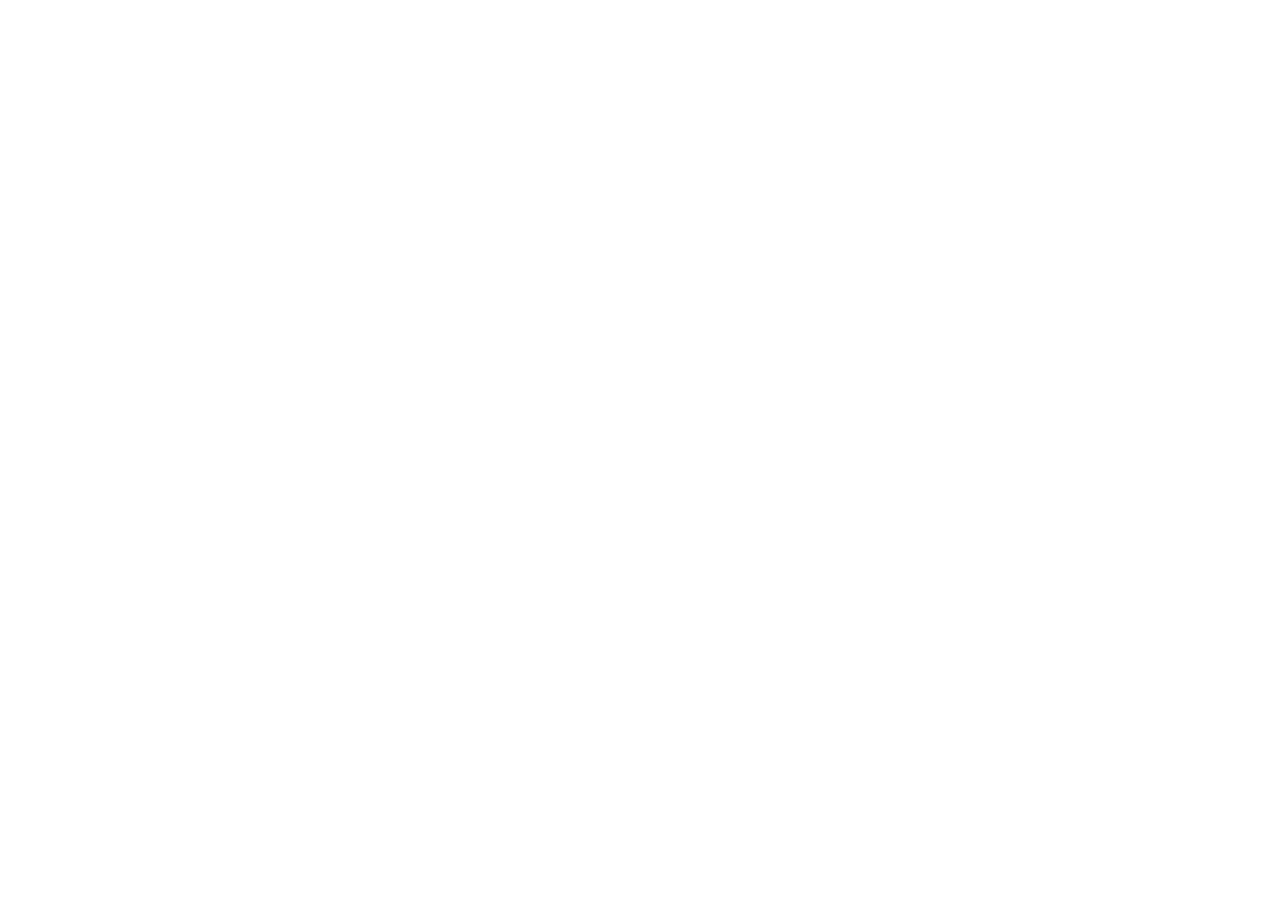
==== Dia-Samba-Afritalent/index.html @ c82750fa "Init : création du dépôt, arborescence des fichiers et structure HTML de base" ====
<!DOCTYPE html>
<html lang="fr">
<head>
    <meta charset="UTF-8">
    <meta name="viewport" content="width=device-width, initial-scale=1.0">
    <title>AfriTalent — Accueil</title>
    <!-- Bootstrap 5 via CDN : feuille de style -->
    <link
    href="https://cdn.jsdelivr.net/npm/bootstrap@5.3.0/dist/css/bootstrap.min.css"
    rel="stylesheet">
    <!-- Votre feuille de style personnelle -->
    <link rel="stylesheet" href="css/style.css">
</head>
<body>
    <!-- Le contenu de la page sera ajoute ici -->
    <!-- Bootstrap 5 via CDN : script JavaScript -->
    <script
    src="https://cdn.jsdelivr.net/npm/bootstrap@5.3.0/dist/js/bootstrap.bundle.min.js"
    ></script>
    <!-- Votre script JavaScript -->
    <script src="js/main.js"></script>
</body>
</html>
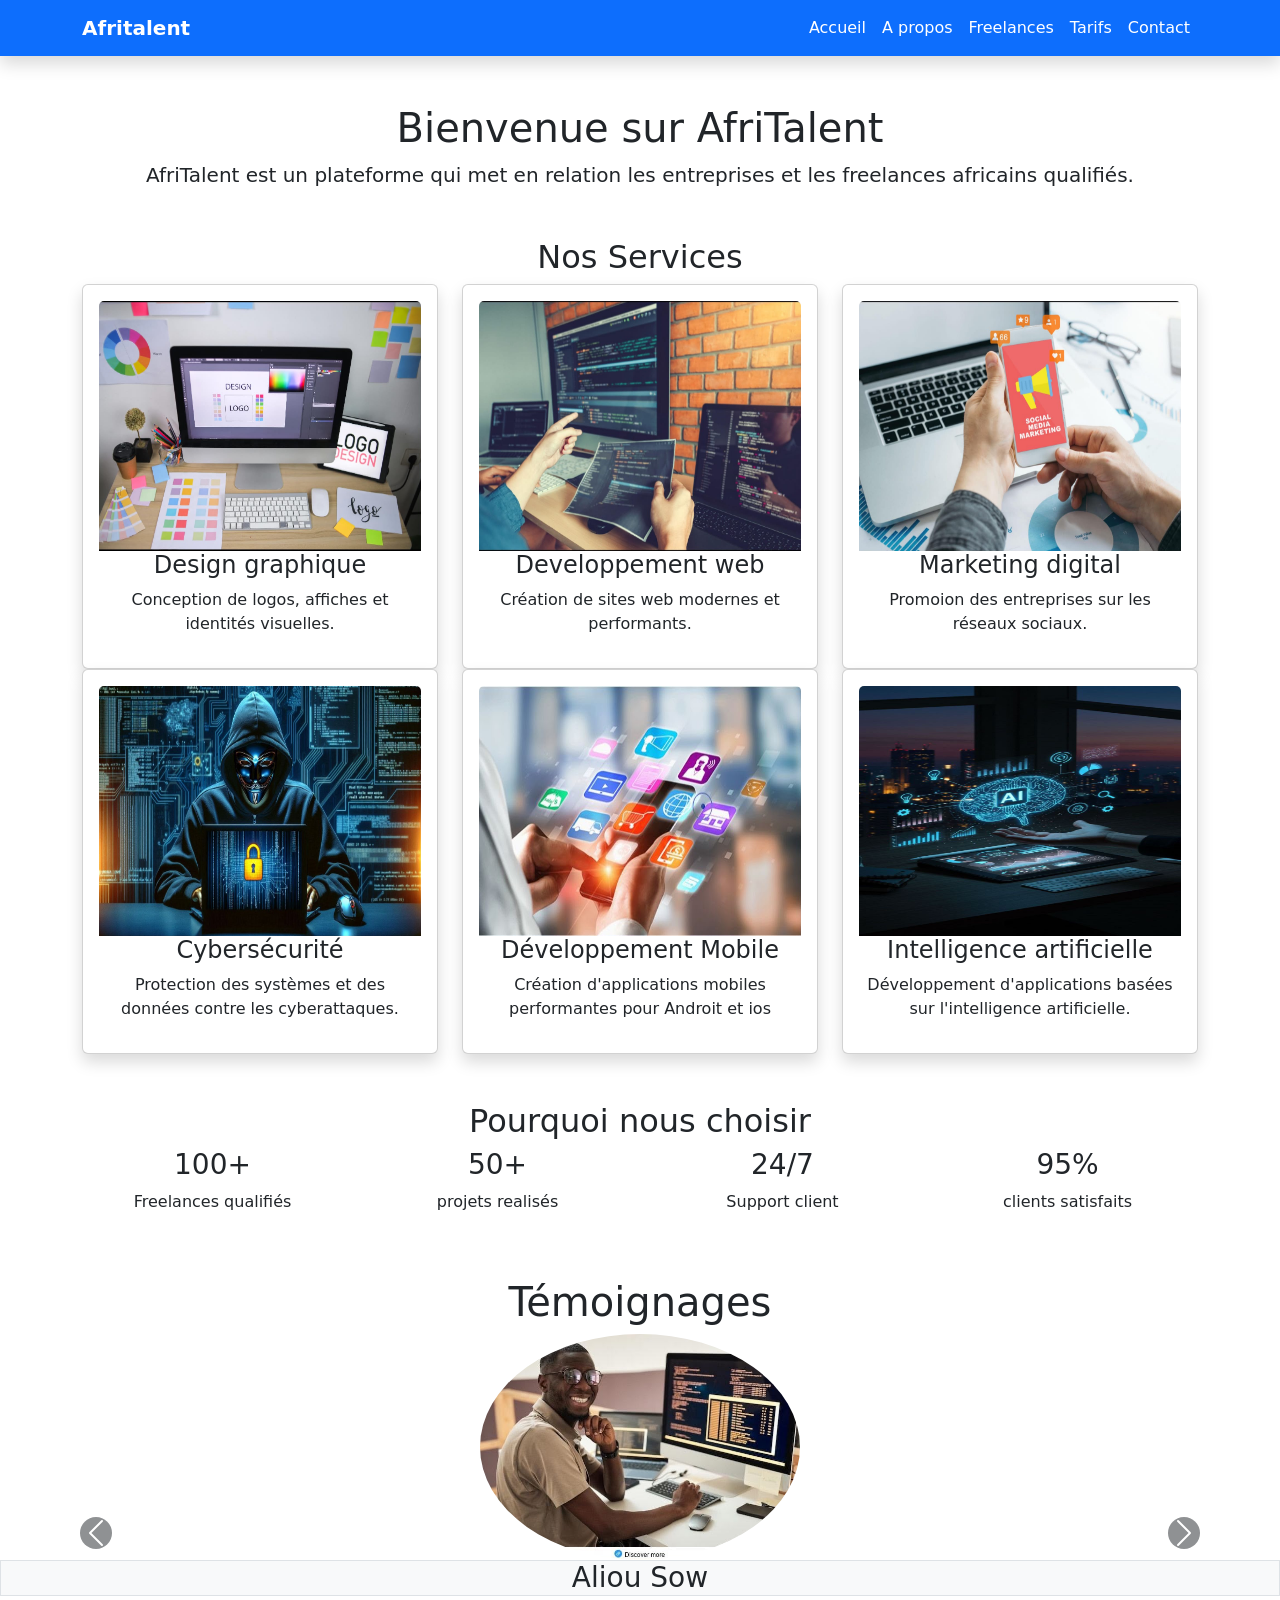
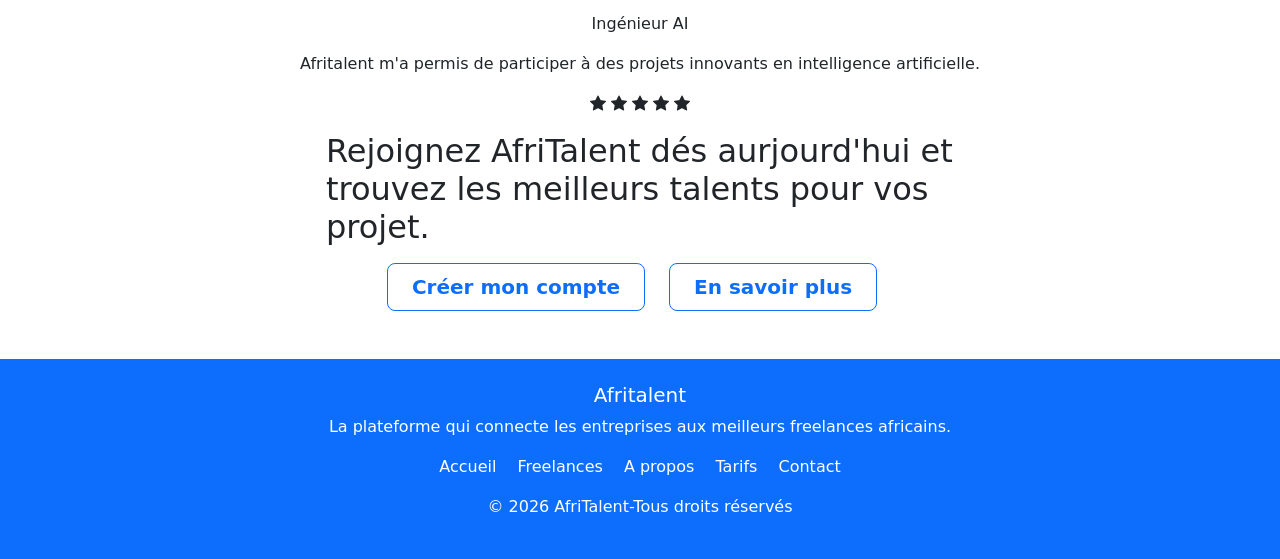
==== commit bf18ba14: "HTML : structure complète des 5 pages avec sections et contenu texte" ====
--- a/Dia-Samba-Afritalent/index.html
+++ b/Dia-Samba-Afritalent/index.html
@@ -8,11 +8,194 @@
     <link
     href="https://cdn.jsdelivr.net/npm/bootstrap@5.3.0/dist/css/bootstrap.min.css"
     rel="stylesheet">
-    <!-- Votre feuille de style personnelle -->
+    <link rel="stylesheet" 
+    href="https://cdn.jsdelivr.net/npm/bootstrap-icons@1.11.3/font/bootstrap-icons.min.css">
+      <!-- Votre feuille de style personnelle -->
     <link rel="stylesheet" href="css/style.css">
 </head>
 <body>
-    <!-- Le contenu de la page sera ajoute ici -->
+    <header>
+        <nav class="navbar navbar-expand-lg navbar-dark bg-primary shadow">
+            <div class="container">
+                <a class="navbar-brand fw-bold" href="index.html">
+                    Afritalent </a>
+                <button class="navbar-toggler" type="button"
+                data-bs-toggle="collapse"
+                data-bs-target="#navbarNav">
+                    <span class="navbar-toggler-icon"></span>></span>
+                </button>
+                <div class="collapse navbar-collapse" id="navbarNav">
+                    <ul class="navbar-nav ms-auto">
+                        <li  class="nav-item"><a class="nav-link active" href="index.html">Accueil</a></li>
+                        <li  class="nav-item" ><a class="nav-link active" href="about.html">A propos</a></li>
+                        <li  class="nav-item"><a class="nav-link active" href="freelances.html">Freelances</a></li>
+                        <li  class="nav-item"><a class="nav-link active" href="tarifs.html">Tarifs</a></li>
+                        <li  class="nav-item"><a class="nav-link active" href="contact.html">Contact</a></li>
+                    </ul>
+                </div>
+            </div>
+        </nav>
+    </header>
+    <main>
+        <section class="container text-center my-5">
+            <h1>Bienvenue sur AfriTalent</h1>
+            <p class="lead">
+                AfriTalent est un plateforme qui met en relation les entreprises et les freelances
+                africains qualifiés.
+            </p>
+        </section>
+        <section class="container text-center my-5">
+            <h2>Nos Services</h2>
+        <div class="row">
+            <div class="col-md-4">
+                <div class="card shadow p-3">
+                    <img src="images/design.jpeg" width="250" height="250" class="card-img-top" alt="Design graphique">
+                    <h4>Design graphique</h4>
+                        <p>Conception de logos, affiches et identités visuelles.</p>
+                </div>
+            </div>
+            <div class="col-md-4" >
+                <div  class="card shadow p-3">
+                    <img src="images/dev web.jpeg" width="250" height="250" class="card-img-top" alt="Developpement web">
+                    <h4>Developpement web</h4>
+                    <p>Création de sites web modernes et performants.</p>
+                </div>
+            </div>
+            <div class="col-md-4">
+                <div class="card shadow p-3">
+                    <img src="images/digital.jpeg" width="250" height="250" class="card-img-top" alt="Marketing digital">
+                    <h4>Marketing digital</h4>
+                    <p>Promoion des entreprises sur les réseaux sociaux.</p>
+                </div>
+            </div>
+            <div class="col-md-4">
+                <div class="card shadow p-3">
+                    <img src="images/cybersecu.jpeg" width="250" height="250" class="card-img-top" alt="Cybersécurité">
+                    <h4>Cybersécurité</h4>
+                    <p>Protection des systèmes et des données contre les cyberattaques.</p>
+                </div>
+            </div>
+            <div class="col-md-4">
+                <div class="card shadow p-3">
+                    <img src="images/dev mobile.jpeg" width="250" height="250" class="card-img-top" alt="Developpement Mobile">
+                    <h4>Développement Mobile</h4>
+                    <p>Création d'applications mobiles performantes pour Androit et ios</p>
+                </div>
+            </div>
+            <div class="col-md-4">
+                <div class="card shadow p-3">
+                    <img src="images/ai.jpeg" width="250" height="250" class="card-img-top" alt="">
+                    <h4>Intelligence artificielle</h4>
+                    <p>Développement d'applications basées sur l'intelligence artificielle.</p>
+                </div>
+        </div>
+        </section>
+        <section class="container text-center my-5">
+            <h2>Pourquoi nous choisir</h2>
+            <div  class="row text-center">
+                <div class="col-md-3">
+                    <h3>100+</h3>
+                    <p>Freelances qualifiés</p>
+                </div>
+                <div class="col-md-3">
+                    <h3>50+</h3>
+                    <p>projets realisés</p>
+                </div>
+                <div class="col-md-3">
+                    <h3>24/7</h3>
+                    <p>Support client</p>
+                </div>
+                <div class="col-md-3">
+                    <h3>95%</h3>
+                    <p>clients satisfaits</p>
+                </div>
+            </div>
+        </section>
+        <section>
+            <h1 class="text-center"> Témoignages</h1>
+            <div  id="testimonialCarousel" class="carousel slide" data-bs-ride="carousel">
+                <div class="carousel-inner">
+                    <div class="carousel-item active text-center">
+                        <img src="images/Aliousow.jpeg" class="w-25 rounded-circle"  alt="">
+                        <h3 class="mb-3 border bg-light">Aliou Sow</h3>
+                        <p>Ingénieur AI</p>
+                        <blockquote>
+                            Afritalent m'a permis de participer à des projets innovants en intelligence artificielle.
+                        </blockquote>
+                        <p>
+                            <i class="bi bi-star-fill"></i>
+                            <i class="bi bi-star-fill"></i>
+                            <i class="bi bi-star-fill"></i>
+                            <i class="bi bi-star-fill"></i>
+                            <i class="bi bi-star-fill"></i>
+                        </p>
+                    </div>
+                    <div class="carousel-item  text-center">
+                        <img src="images/ramafaye.jpeg" class="w-25 rounded-circle"  alt="">
+                        <h3 class="mb-3 border bg-light">Rama Faye</h3>
+                        <p>Experte en Marketing Digital</p>
+                        <blockquote>
+                            Grace à AfriTalent, j'ai pu travailler avec plusieur entreprises
+                        </blockquote>.
+                        <p>
+                            <i class="bi bi-star-fill"></i>
+                            <i class="bi bi-star-fill"></i>
+                            <i class="bi bi-star-fill"></i>
+                            <i class="bi bi-star-fill"></i>
+                            <i class="bi bi-star-fill"></i>
+                        </p>
+                    </div>
+                    <div class="carousel-item text-center">
+                        <img src="images/Fatoucoly.jpeg" class="w-25 rounded-circle"  alt="">
+                        <h3 class="mb-3 border bg-light">Fatou Coly</h3>
+                        <p>Developpeuse mobile</p>
+                        <blockquote>
+                            Le plateforme est simple à utiliser et m'aide à entrer en contact avec de nouveaux client.
+                        </blockquote>
+                        <p>
+                            <i class="bi bi-star-fill"></i>
+                            <i class="bi bi-star-fill"></i>
+                            <i class="bi bi-star-fill"></i>
+                            <i class="bi bi-star-fill"></i>
+                            <i class="bi bi-star-fill"></i>
+                        </p>
+                    </div>
+                </div>
+                <button  class="carousel-control-prev" type="button" data-bs-target="#testimonialCarousel" data-bs-slide="prev">
+                    <span  class="carousel-control-prev-icon bg-dark rounded-circle p-3" aria-hidden="true"></span>
+                    <span  class="visually-hidden">Précédent</span>
+                </button>
+                <button  class="carousel-control-next" type="button" data-bs-target="#testimonialCarousel" data-bs-slide="next">
+                    <span class="carousel-control-next-icon bg-dark rounded-circle p-3" aria-hidden="true"></span>
+                    <span  class="visually-hidden">Suivant</span>
+                </button>
+            </div>
+            <div class="row justify-content-center">
+                <div class="col-md-8 col-lg-6">
+                    <h2>Rejoignez AfriTalent dés aurjourd'hui et trouvez les meilleurs talents pour vos projet.</h2>
+                    <p></p>
+                    <div class="d-grid gap-2 d-sm-flex justify-content-sm-center">
+                        <a href="#Inscription" class="btn btn-outline-primary btn-lg px-4 me-sm-3 fw-bold">Créer mon compte</a>
+                        <a href="#En savoir plus"  class="btn btn-outline-primary btn-lg px-4 me-sm-3 fw-bold">En savoir plus</a>
+                    </div>
+                </div>
+            </div>
+        </section>
+    </main>
+    <footer  class="bg-primary text-white mt-5 py-4">
+        <div class="container text-center">
+            <h5>Afritalent</h5>
+            <p>La plateforme qui connecte les entreprises aux meilleurs freelances africains.</p>
+            <div class="mb-3">
+                <a href="index.html" class="text-white text-decoration-none me-3">Accueil</a>
+                <a href="freelances.html" class="text-white text-decoration-none me-3">Freelances</a>
+                <a href="about.html" class="text-white text-decoration-none me-3">A propos</a>
+                <a href="tarifs.html" class="text-white text-decoration-none me-3">Tarifs</a>
+                <a href="contact.html" class="text-white text-decoration-none" >Contact</a>
+            </div>
+            <p>© 2026 AfriTalent-Tous droits réservés</p>
+        </div>
+    </footer>
     <!-- Bootstrap 5 via CDN : script JavaScript -->
     <script
     src="https://cdn.jsdelivr.net/npm/bootstrap@5.3.0/dist/js/bootstrap.bundle.min.js"
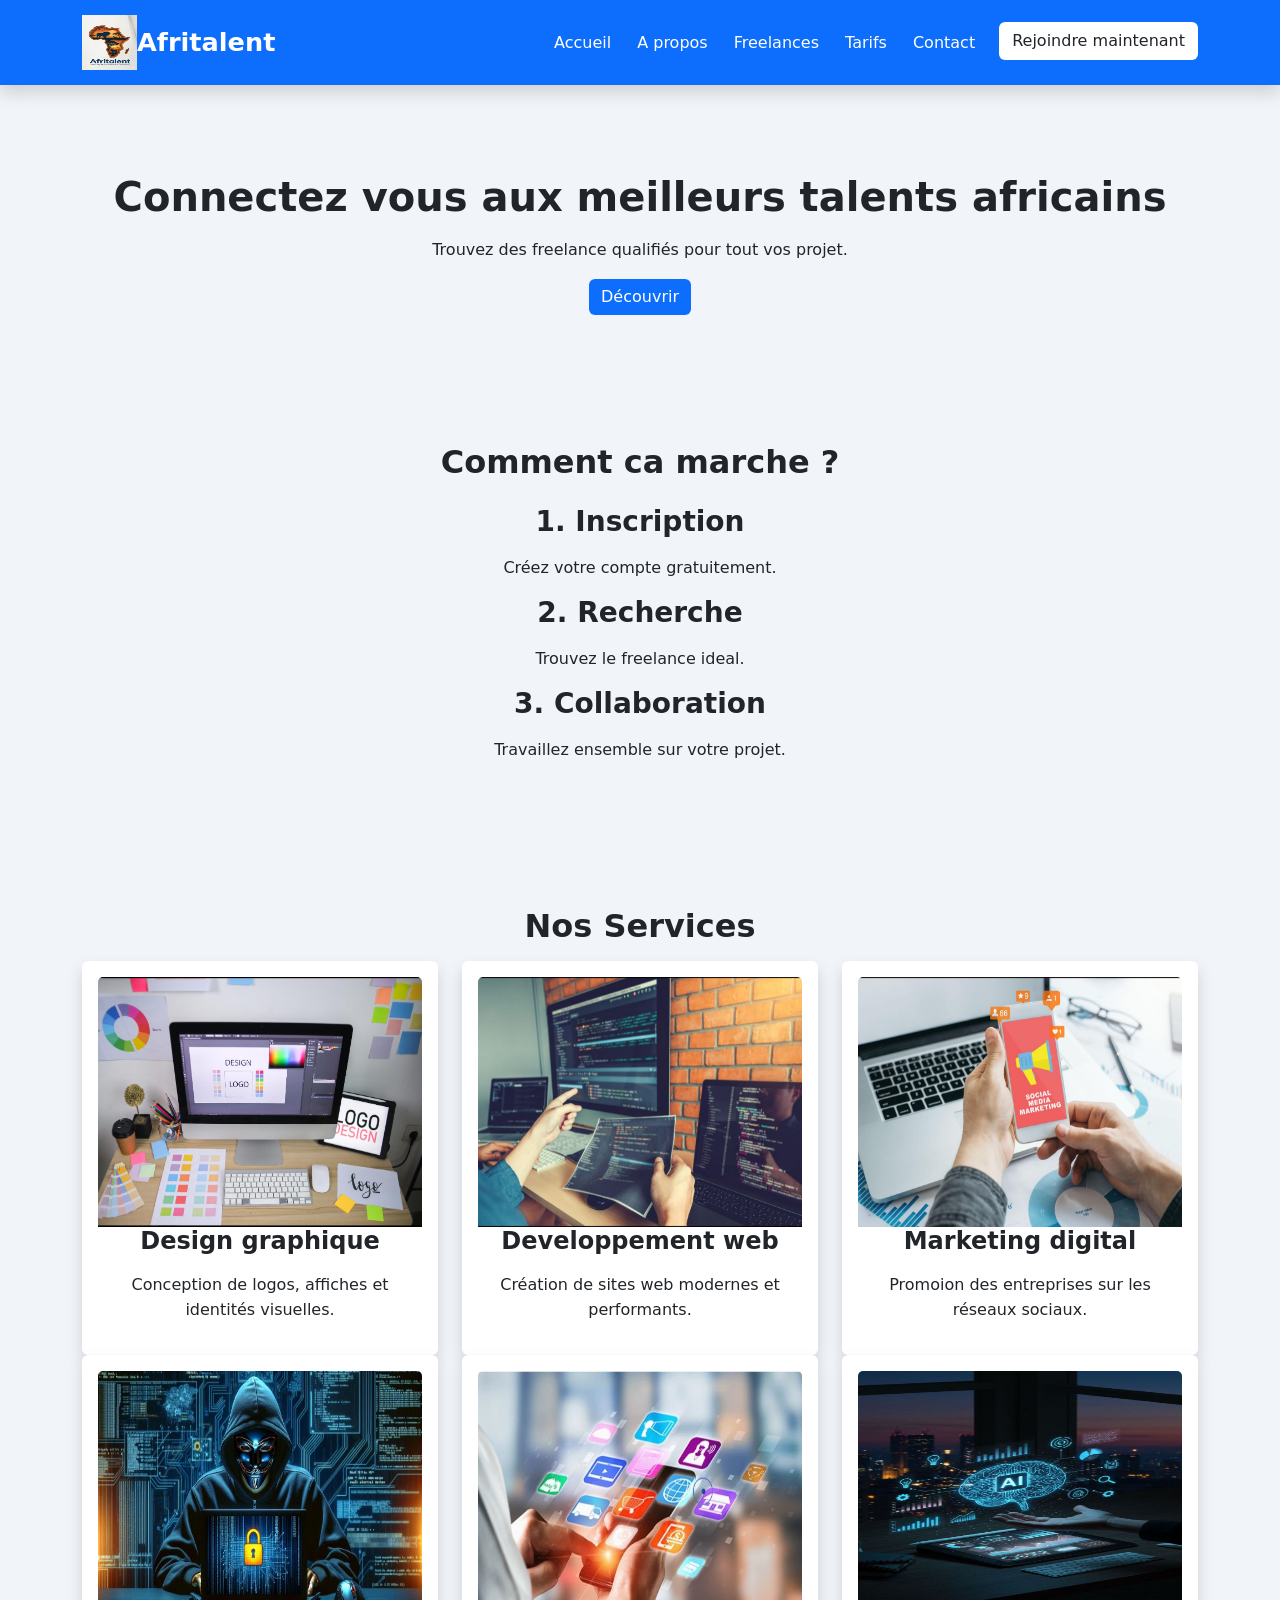
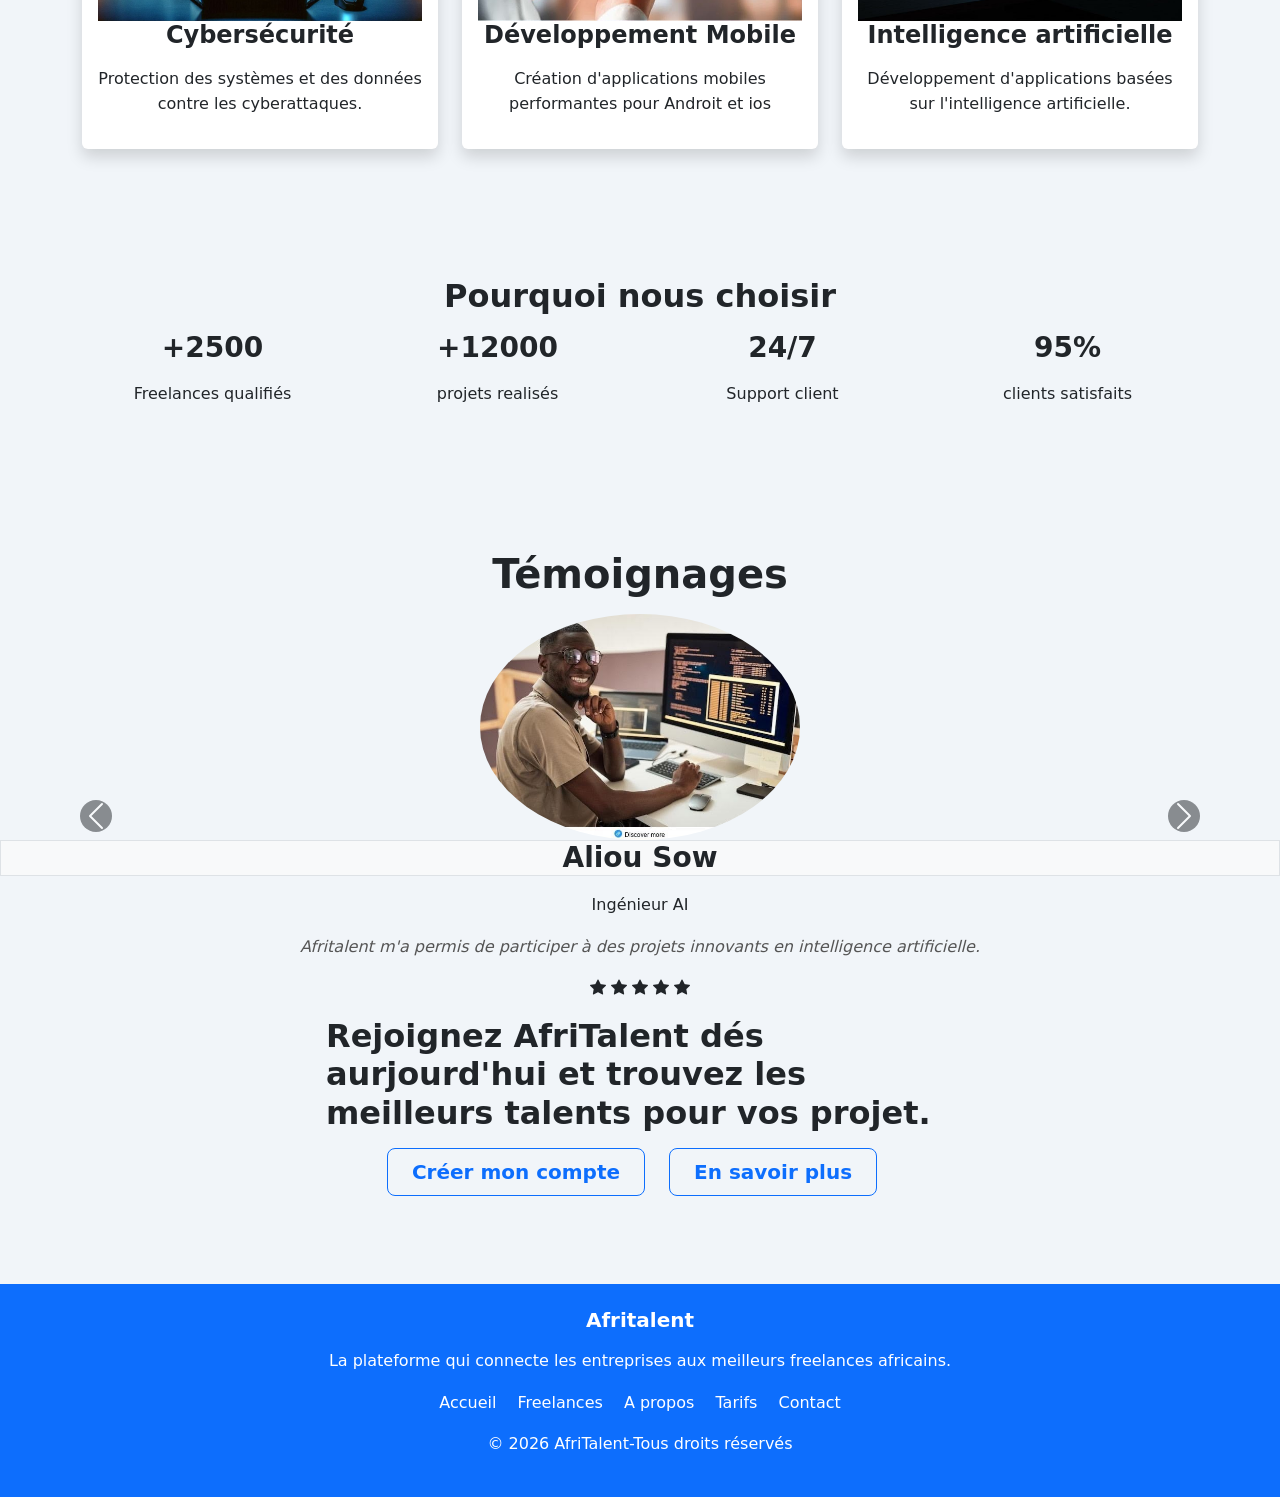
==== commit 962a3eaa: "CSS : variables, typographie, layout général et styles de base" ====
--- a/Dia-Samba-Afritalent/index.html
+++ b/Dia-Samba-Afritalent/index.html
@@ -17,20 +17,24 @@
     <header>
         <nav class="navbar navbar-expand-lg navbar-dark bg-primary shadow">
             <div class="container">
+                 <img src="images/logo.jpeg" height="55px" width="55px" alt="">
                 <a class="navbar-brand fw-bold" href="index.html">
                     Afritalent </a>
                 <button class="navbar-toggler" type="button"
                 data-bs-toggle="collapse"
                 data-bs-target="#navbarNav">
-                    <span class="navbar-toggler-icon"></span>></span>
+                    <span class="navbar-toggler-icon"></span>>
                 </button>
                 <div class="collapse navbar-collapse" id="navbarNav">
                     <ul class="navbar-nav ms-auto">
                         <li  class="nav-item"><a class="nav-link active" href="index.html">Accueil</a></li>
-                        <li  class="nav-item" ><a class="nav-link active" href="about.html">A propos</a></li>
-                        <li  class="nav-item"><a class="nav-link active" href="freelances.html">Freelances</a></li>
-                        <li  class="nav-item"><a class="nav-link active" href="tarifs.html">Tarifs</a></li>
-                        <li  class="nav-item"><a class="nav-link active" href="contact.html">Contact</a></li>
+                        <li  class="nav-item" ><a class="nav-link " href="about.html">A propos</a></li>
+                        <li  class="nav-item"><a class="nav-link " href="freelances.html">Freelances</a></li>
+                        <li  class="nav-item"><a class="nav-link " href="tarifs.html">Tarifs</a></li>
+                        <li  class="nav-item"><a class="nav-link " href="contact.html">Contact</a></li>
+                        <li class="nav-item ms-lg-3">
+                            <a class="btn btn-white bg-white text-dark"href="contact.html">Rejoindre maintenant</a>
+                        </li>
                     </ul>
                 </div>
             </div>
@@ -38,67 +42,88 @@
     </header>
     <main>
         <section class="container text-center my-5">
-            <h1>Bienvenue sur AfriTalent</h1>
-            <p class="lead">
-                AfriTalent est un plateforme qui met en relation les entreprises et les freelances
-                africains qualifiés.
-            </p>
-        </section>
-        <section class="container text-center my-5">
+            <div class="container hero-container">
+                <div class="hero-content">
+                    <h1 class="hero-title">Connectez vous aux meilleurs talents africains</h1>
+                    <p  class="hero-subtitle">
+                        Trouvez des freelance qualifiés pour tout vos projet.
+                    </p>
+                    <a href="freelances.html"  class="btn btn-primary">Découvrir</a>
+                </div>
+            </div>
+        </section>
+        <section class="container my-5">
+            <h2 class="text-center mb-4">Comment ca marche ?</h2>
+            <div  class="bento-grid text-center">
+                <div class="bento-item">
+                    <h3>1. Inscription</h3>
+                    <p>Créez votre compte gratuitement.</p>
+                </div>
+                <div class="bento-item">
+                    <h3>2. Recherche</h3>
+                    <p>Trouvez le freelance ideal.</p>
+                </div>
+                <div class="bento-item">
+                    <h3>3. Collaboration</h3>
+                    <p>Travaillez ensemble sur votre projet.</p>
+                </div>
+            </div>
+        </section>
+        <section class="container text-center my">
             <h2>Nos Services</h2>
-        <div class="row">
-            <div class="col-md-4">
-                <div class="card shadow p-3">
-                    <img src="images/design.jpeg" width="250" height="250" class="card-img-top" alt="Design graphique">
-                    <h4>Design graphique</h4>
-                        <p>Conception de logos, affiches et identités visuelles.</p>
-                </div>
-            </div>
-            <div class="col-md-4" >
-                <div  class="card shadow p-3">
-                    <img src="images/dev web.jpeg" width="250" height="250" class="card-img-top" alt="Developpement web">
-                    <h4>Developpement web</h4>
-                    <p>Création de sites web modernes et performants.</p>
-                </div>
-            </div>
-            <div class="col-md-4">
-                <div class="card shadow p-3">
-                    <img src="images/digital.jpeg" width="250" height="250" class="card-img-top" alt="Marketing digital">
-                    <h4>Marketing digital</h4>
-                    <p>Promoion des entreprises sur les réseaux sociaux.</p>
-                </div>
-            </div>
-            <div class="col-md-4">
-                <div class="card shadow p-3">
-                    <img src="images/cybersecu.jpeg" width="250" height="250" class="card-img-top" alt="Cybersécurité">
-                    <h4>Cybersécurité</h4>
-                    <p>Protection des systèmes et des données contre les cyberattaques.</p>
-                </div>
-            </div>
-            <div class="col-md-4">
-                <div class="card shadow p-3">
-                    <img src="images/dev mobile.jpeg" width="250" height="250" class="card-img-top" alt="Developpement Mobile">
-                    <h4>Développement Mobile</h4>
-                    <p>Création d'applications mobiles performantes pour Androit et ios</p>
-                </div>
-            </div>
-            <div class="col-md-4">
-                <div class="card shadow p-3">
-                    <img src="images/ai.jpeg" width="250" height="250" class="card-img-top" alt="">
-                    <h4>Intelligence artificielle</h4>
-                    <p>Développement d'applications basées sur l'intelligence artificielle.</p>
-                </div>
-        </div>
+            <div class="row">
+                <div class="col-md-4">
+                    <div class="card service-card shadow p-3">
+                        <img src="images/design.jpeg" width="250" height="250" class="card-img-top" alt="Design graphique">
+                        <h4>Design graphique</h4>
+                            <p>Conception de logos, affiches et identités visuelles.</p>
+                    </div>
+                </div>
+                <div class="col-md-4" >
+                    <div class="card service-card shadow p-3">
+                        <img src="images/dev web.jpeg" width="250" height="250" class="card-img-top" alt="Developpement web">
+                        <h4>Developpement web</h4>
+                        <p>Création de sites web modernes et performants.</p>
+                    </div>
+                </div>
+                <div class="col-md-4">
+                    <div class="card service-card shadow p-3">
+                        <img src="images/digital.jpeg" width="250" height="250" class="card-img-top" alt="Marketing digital">
+                        <h4>Marketing digital</h4>
+                        <p>Promoion des entreprises sur les réseaux sociaux.</p>
+                    </div>
+                </div>
+                <div class="col-md-4">
+                    <div class="card service-card shadow p-3">
+                        <img src="images/cybersecu.jpeg" width="250" height="250" class="card-img-top" alt="Cybersécurité">
+                        <h4>Cybersécurité</h4>
+                        <p>Protection des systèmes et des données contre les cyberattaques.</p>
+                    </div>
+                </div>
+                <div class="col-md-4">
+                    <div class="card service-card shadow p-3">
+                        <img src="images/dev mobile.jpeg" width="250" height="250" class="card-img-top" alt="Developpement Mobile">
+                        <h4>Développement Mobile</h4>
+                        <p>Création d'applications mobiles performantes pour Androit et ios</p>
+                    </div>
+                </div>
+                <div class="col-md-4">
+                    <div class="card service-card shadow p-3">
+                        <img src="images/ai.jpeg" width="250" height="250" class="card-img-top" alt="">
+                        <h4>Intelligence artificielle</h4>
+                        <p>Développement d'applications basées sur l'intelligence artificielle.</p>
+                    </div>
+            </div>
         </section>
         <section class="container text-center my-5">
             <h2>Pourquoi nous choisir</h2>
             <div  class="row text-center">
                 <div class="col-md-3">
-                    <h3>100+</h3>
+                    <h3>+2500</h3>
                     <p>Freelances qualifiés</p>
                 </div>
                 <div class="col-md-3">
-                    <h3>50+</h3>
+                    <h3>+12000</h3>
                     <p>projets realisés</p>
                 </div>
                 <div class="col-md-3">
--- a/Dia-Samba-Afritalent/css/style.css
+++ b/Dia-Samba-Afritalent/css/style.css
@@ -0,0 +1,105 @@
+:root {
+    primary-color: #1e3a8a;
+    secondary-color: #14b8a6;
+    dark-color: #0f172a;
+    light-color: #f8fafc;
+    text-color: #334155;
+    border-radius: 10px;
+    spacing: 1rem;
+    title-font: 'Poppins', sans-serif;
+    body-font:'Roboto', sans serif;
+}
+
+*{
+    margin: 0;
+    padding: 0;
+    box-sizing: border-box;
+}
+
+body{
+    font-family: var(body-font);
+    color: var(text-color);
+    background-color: #f1f5f9;
+    line-height: 1.6;
+}
+
+h1,h2,h3,h4,h5,h6{
+    font-family: var(title-font);
+    font-weight: 600;
+    margin-bottom: 1rem;
+}
+p{
+    margin-bottom: 1rem;
+}
+
+.navbar{
+    background-color: var(primary-color)!important;
+    padding: 15px 0;
+}
+
+.navbar-brand{
+    font-family: var(title-font);
+    font-size: 1.6rem;
+    font-weight: 700;
+}
+
+.nav-link{
+    color: white;
+    margin-left: 10px;
+    transition: 0.3s;
+}
+.nav-link:hover{
+    color: #14b8a6 !important;
+}
+
+section{
+    padding: 40px 0;
+}
+.service-card{
+    transition: 0.3s;
+}
+.service-card:hover{
+    transform: translateY(8px);
+    box-shadow: 0 10px 20px rgba(0, 0, 0, 0.15g);
+}
+.card{
+    border: none;
+    border-radius: var(border-radius);
+    transition: 0,3s;
+}
+.card:hover{
+    transform:translateY(5px);
+}
+.btn-primary{
+    background-color: var(secondary-color);
+    border: none;
+}
+.btn-primary:hover{
+    background-color: #0f766e;
+}
+
+blockquote{
+    font-style: italic;
+    color: #555;
+}
+footer{
+    background-color: var(dark-color);
+    color: white;
+}
+footer a{
+    color: white;
+}
+footer a:hover{
+    color: var(secondary-color);
+}
+@media(max-width:768px) {
+    h1{
+        font-size: 2rem;
+    }
+    h2{
+        font-size: 1.5rem;
+    }
+    .navbar-nav{
+        text-align: center;
+    }
+}
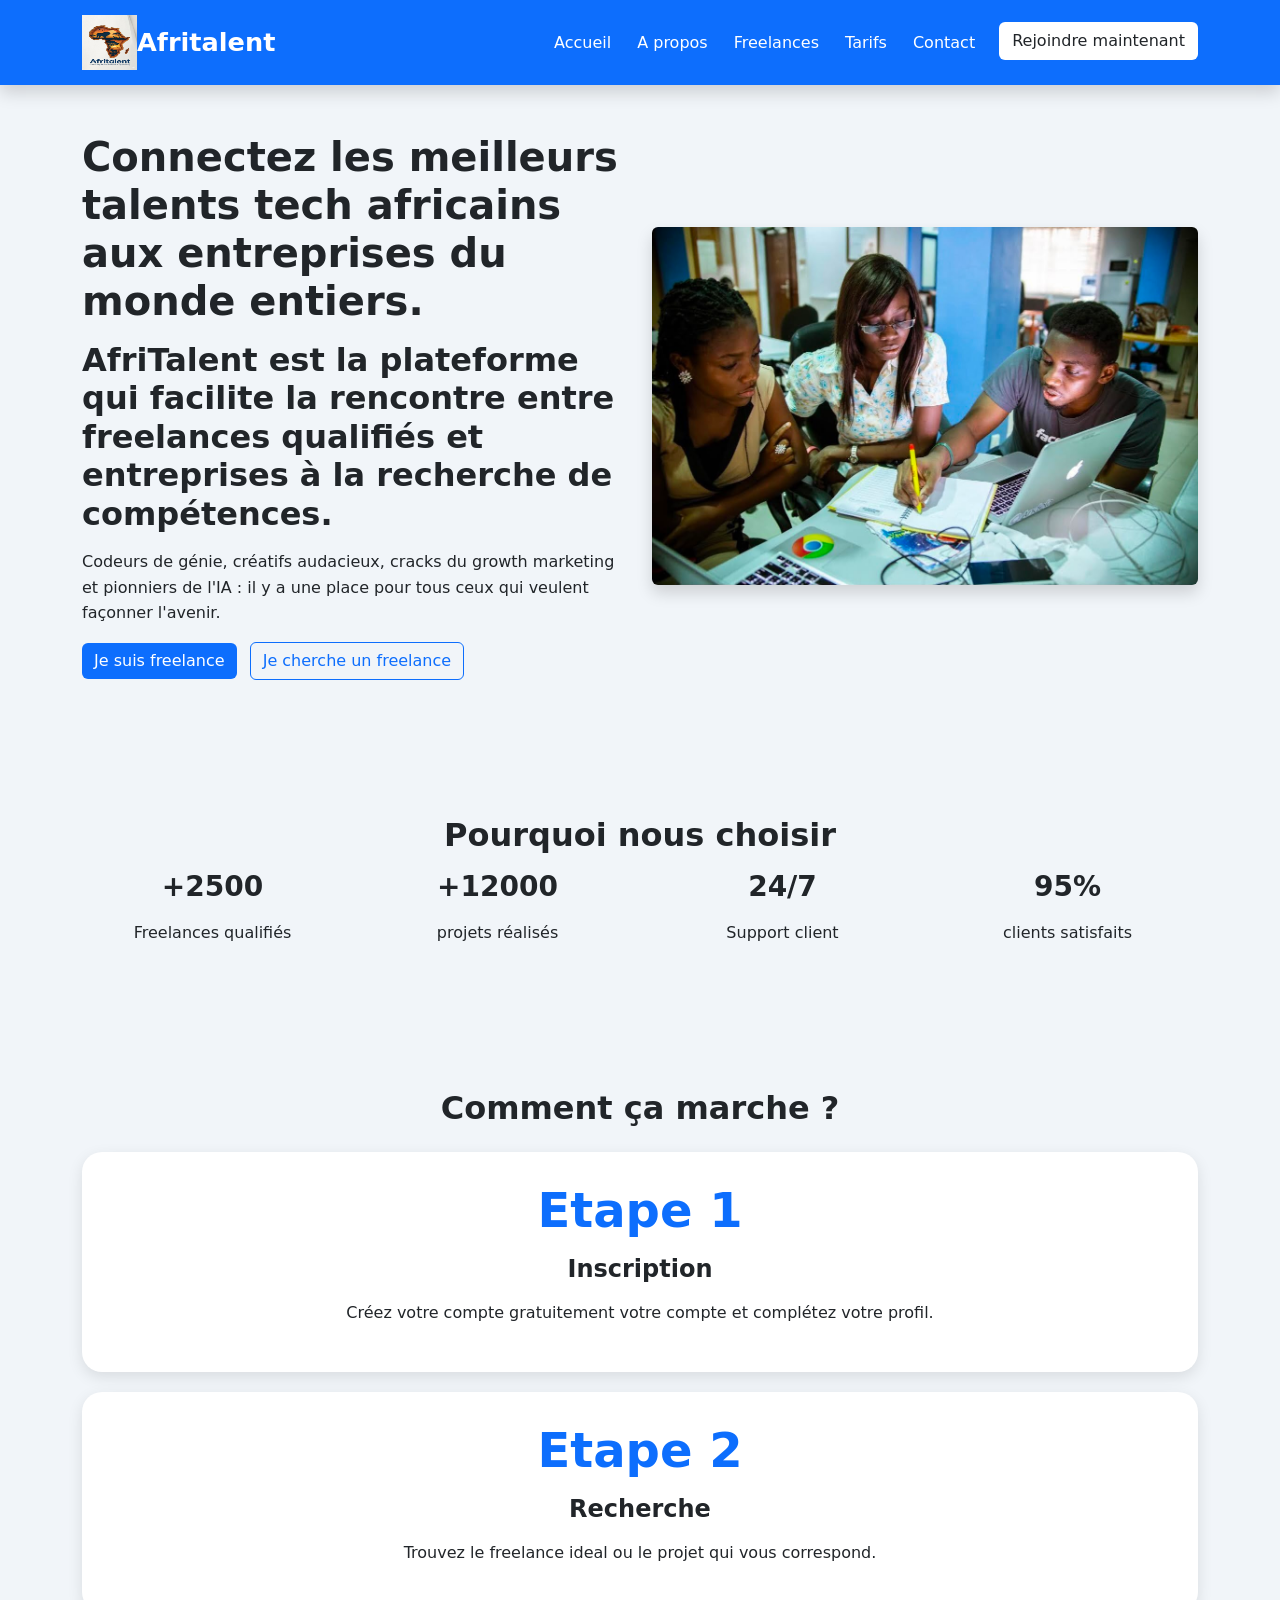
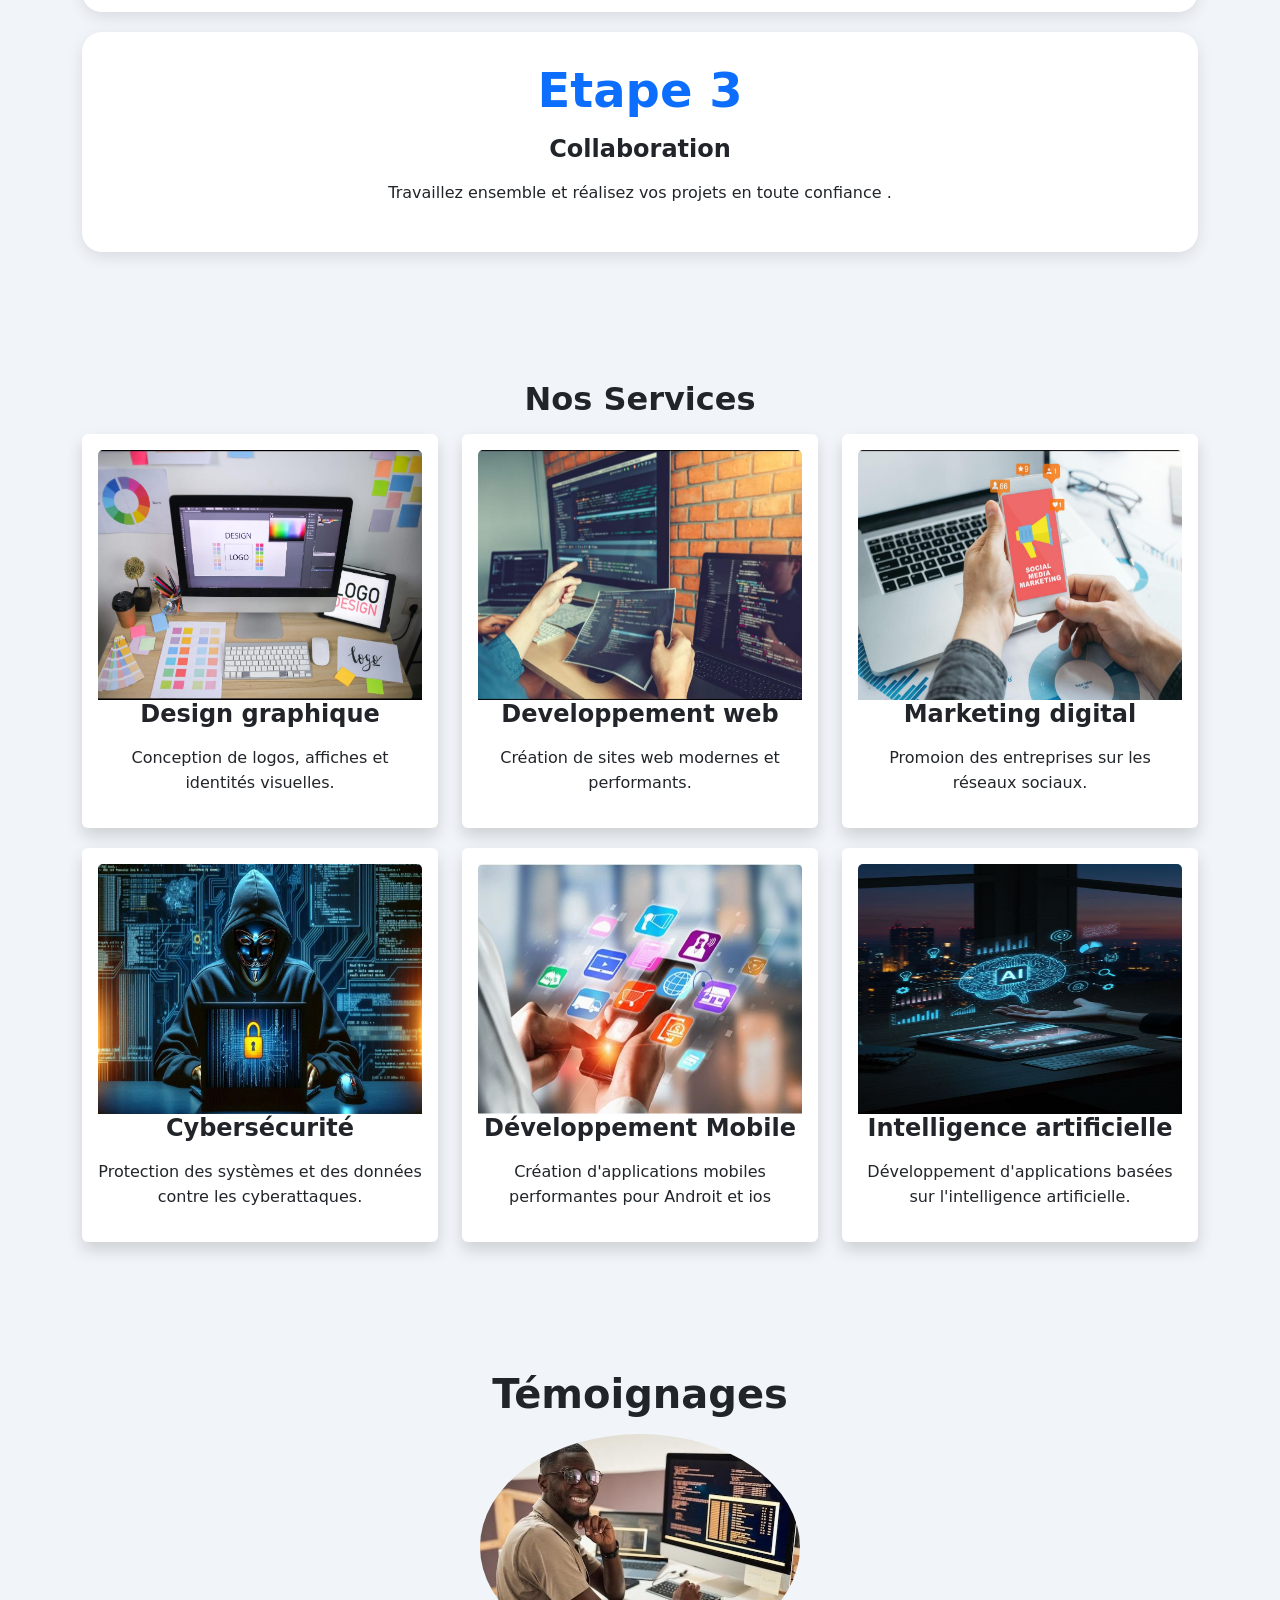
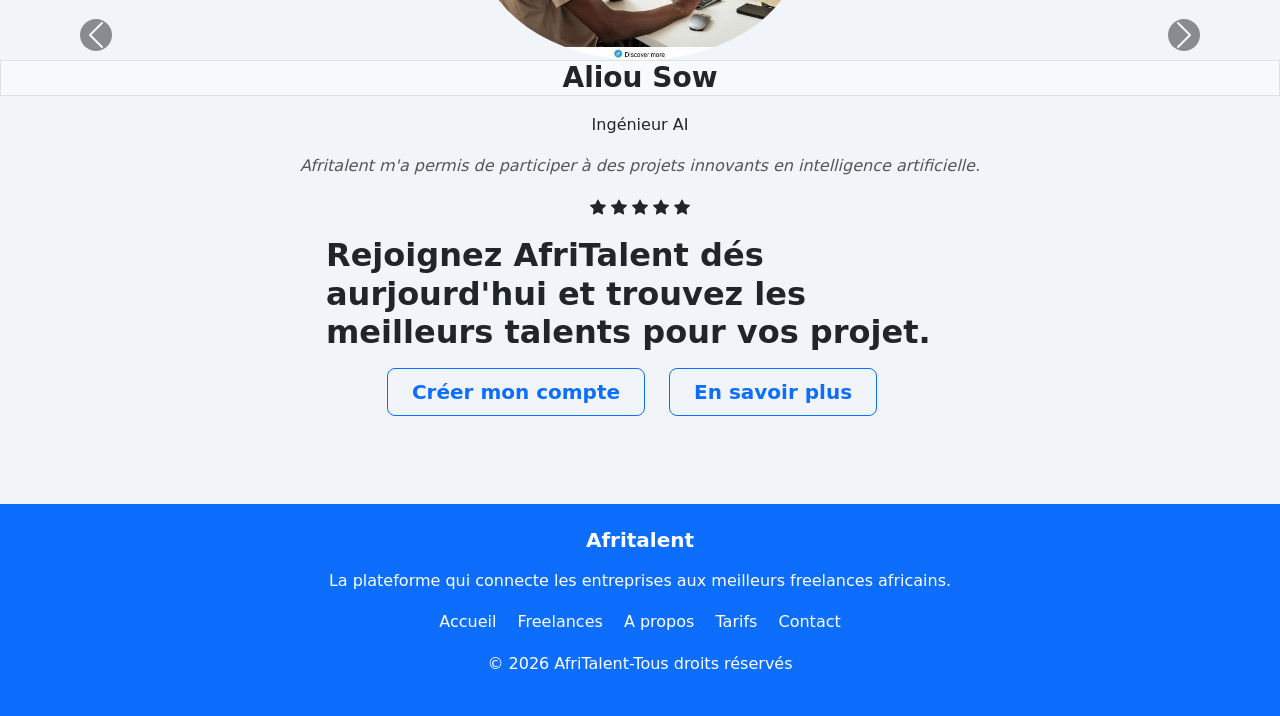
==== commit e915af77: "CSS:Bento Grid, section hero, catégorie de services et carousel témoignages" ====
--- a/Dia-Samba-Afritalent/index.html
+++ b/Dia-Samba-Afritalent/index.html
@@ -23,7 +23,7 @@
                 <button class="navbar-toggler" type="button"
                 data-bs-toggle="collapse"
                 data-bs-target="#navbarNav">
-                    <span class="navbar-toggler-icon"></span>>
+                    <span class="navbar-toggler-icon"></span>
                 </button>
                 <div class="collapse navbar-collapse" id="navbarNav">
                     <ul class="navbar-nav ms-auto">
@@ -41,35 +41,73 @@
         </nav>
     </header>
     <main>
+        <section class= "hero-section-fade-section container py-5">
+            <div class="row align-items-center">
+                <div class="col-lg-6">
+                    <h1>
+                        Connectez les meilleurs talents tech africains aux entreprises du monde entiers.
+                    </h1>
+                    <h2>
+                        AfriTalent est la plateforme qui facilite la rencontre entre freelances qualifiés
+                        et entreprises à la recherche de compétences.
+                    </h2>
+                    <P>
+                    Codeurs de génie, créatifs audacieux, cracks du growth marketing et 
+                    pionniers de l'IA : il y a une place pour tous ceux qui veulent façonner l'avenir. 
+                    </P>
+                    <a href="contact.html" class="btn btn-primary me-2">Je suis freelance</a>
+                    <a href="freelances.html" class="btn btn-outline-primary"> Je cherche un freelance</a>
+                </div>
+                <div  class="col-lg-6 text-center">
+                    <img src="images/afritalent.jpeg" class="img-fluid rounded shadow" alt="">
+                </div>
+            </div>
+        </section>
         <section class="container text-center my-5">
-            <div class="container hero-container">
-                <div class="hero-content">
-                    <h1 class="hero-title">Connectez vous aux meilleurs talents africains</h1>
-                    <p  class="hero-subtitle">
-                        Trouvez des freelance qualifiés pour tout vos projet.
-                    </p>
-                    <a href="freelances.html"  class="btn btn-primary">Découvrir</a>
+            <h2>Pourquoi nous choisir</h2>
+            <div  class="row text-center">
+                <div class="col-md-3">
+                    <h3>+2500</h3>
+                    <p>Freelances qualifiés</p>
+                </div>
+                <div class="col-md-3">
+                    <h3>+12000</h3>
+                    <p>projets réalisés</p>
+                </div>
+                <div class="col-md-3">
+                    <h3>24/7</h3>
+                    <p>Support client</p>
+                </div>
+                <div class="col-md-3">
+                    <h3>95%</h3>
+                    <p>clients satisfaits</p>
                 </div>
             </div>
         </section>
         <section class="container my-5">
-            <h2 class="text-center mb-4">Comment ca marche ?</h2>
-            <div  class="bento-grid text-center">
-                <div class="bento-item">
-                    <h3>1. Inscription</h3>
-                    <p>Créez votre compte gratuitement.</p>
-                </div>
-                <div class="bento-item">
-                    <h3>2. Recherche</h3>
-                    <p>Trouvez le freelance ideal.</p>
-                </div>
-                <div class="bento-item">
-                    <h3>3. Collaboration</h3>
-                    <p>Travaillez ensemble sur votre projet.</p>
-                </div>
-            </div>
-        </section>
-        <section class="container text-center my">
+            <h2 class="text-center mb-4">Comment ça marche ?</h2>
+            <div  class="bento-grid">
+                <div class="bento-item text-center">
+                    <h1 class="text-primary">Etape 1</h1>
+                    <h4>Inscription</h4>
+                    <p>Créez votre compte gratuitement votre 
+                        compte et complétez votre profil.</p>
+                </div>
+                <div class="bento-item text-center">
+                    <h1 class="text-primary">Etape 2</h1>
+                    <h4>Recherche</h4>
+                    <p>Trouvez le freelance ideal 
+                        ou le projet qui vous correspond.</p>
+                </div>
+                <div class="bento-item text-center">
+                    <h1 class="text-primary">Etape 3</h1>
+                    <h4>Collaboration</h4>
+                    <p>Travaillez ensemble et réalisez vos projets
+                        en toute confiance .</p>
+                </div>
+            </div>
+        </section>
+        <section class="container text-center my-5">
             <h2>Nos Services</h2>
             <div class="row">
                 <div class="col-md-4">
@@ -113,29 +151,10 @@
                         <h4>Intelligence artificielle</h4>
                         <p>Développement d'applications basées sur l'intelligence artificielle.</p>
                     </div>
-            </div>
-        </section>
-        <section class="container text-center my-5">
-            <h2>Pourquoi nous choisir</h2>
-            <div  class="row text-center">
-                <div class="col-md-3">
-                    <h3>+2500</h3>
-                    <p>Freelances qualifiés</p>
-                </div>
-                <div class="col-md-3">
-                    <h3>+12000</h3>
-                    <p>projets realisés</p>
-                </div>
-                <div class="col-md-3">
-                    <h3>24/7</h3>
-                    <p>Support client</p>
-                </div>
-                <div class="col-md-3">
-                    <h3>95%</h3>
-                    <p>clients satisfaits</p>
-                </div>
-            </div>
-        </section>
+                </div>
+            </div>
+        </section>
+       
         <section>
             <h1 class="text-center"> Témoignages</h1>
             <div  id="testimonialCarousel" class="carousel slide" data-bs-ride="carousel">
--- a/Dia-Samba-Afritalent/css/style.css
+++ b/Dia-Samba-Afritalent/css/style.css
@@ -70,6 +70,9 @@
 .card:hover{
     transform:translateY(5px);
 }
+.row{
+    row-gap: 20px;
+}
 .btn-primary{
     background-color: var(secondary-color);
     border: none;
@@ -102,4 +105,23 @@
     .navbar-nav{
         text-align: center;
     }
+}
+.bento-grid{
+    display: grid;
+    grid-template-columns: repeat(auto-fit,mimax(250px,1fr));
+    gap: 20px;
+}
+.bento-item{
+    background: #fff;
+    padding: 30px;
+    border-radius: 20px;
+    box-shadow: 0 5px 15px rgba(0, 0, 0, 0.1);
+    transition: 0.3s;
+}
+.bento-item:hover{
+    transform: translateY(-8px);
+}
+.bento-item h1{
+    font-size: 3rem;
+    font-weight: bold;
 }
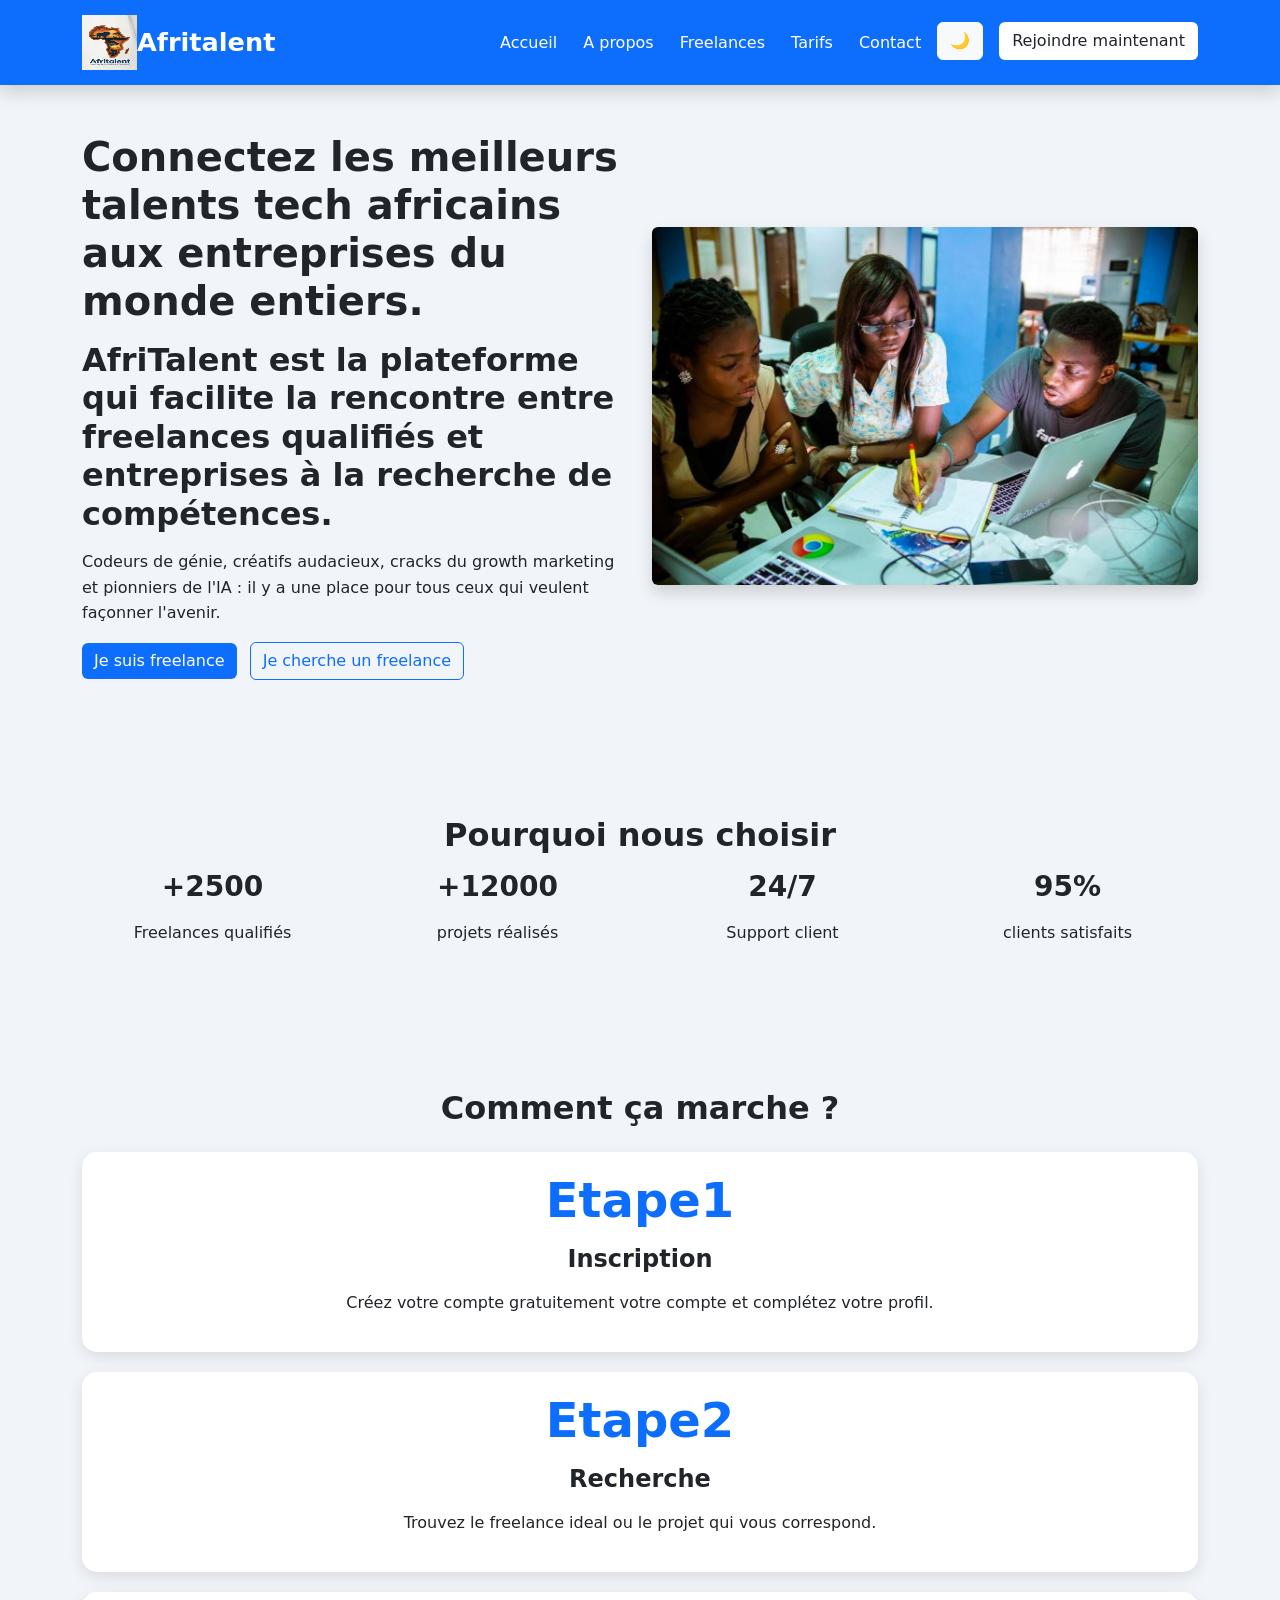
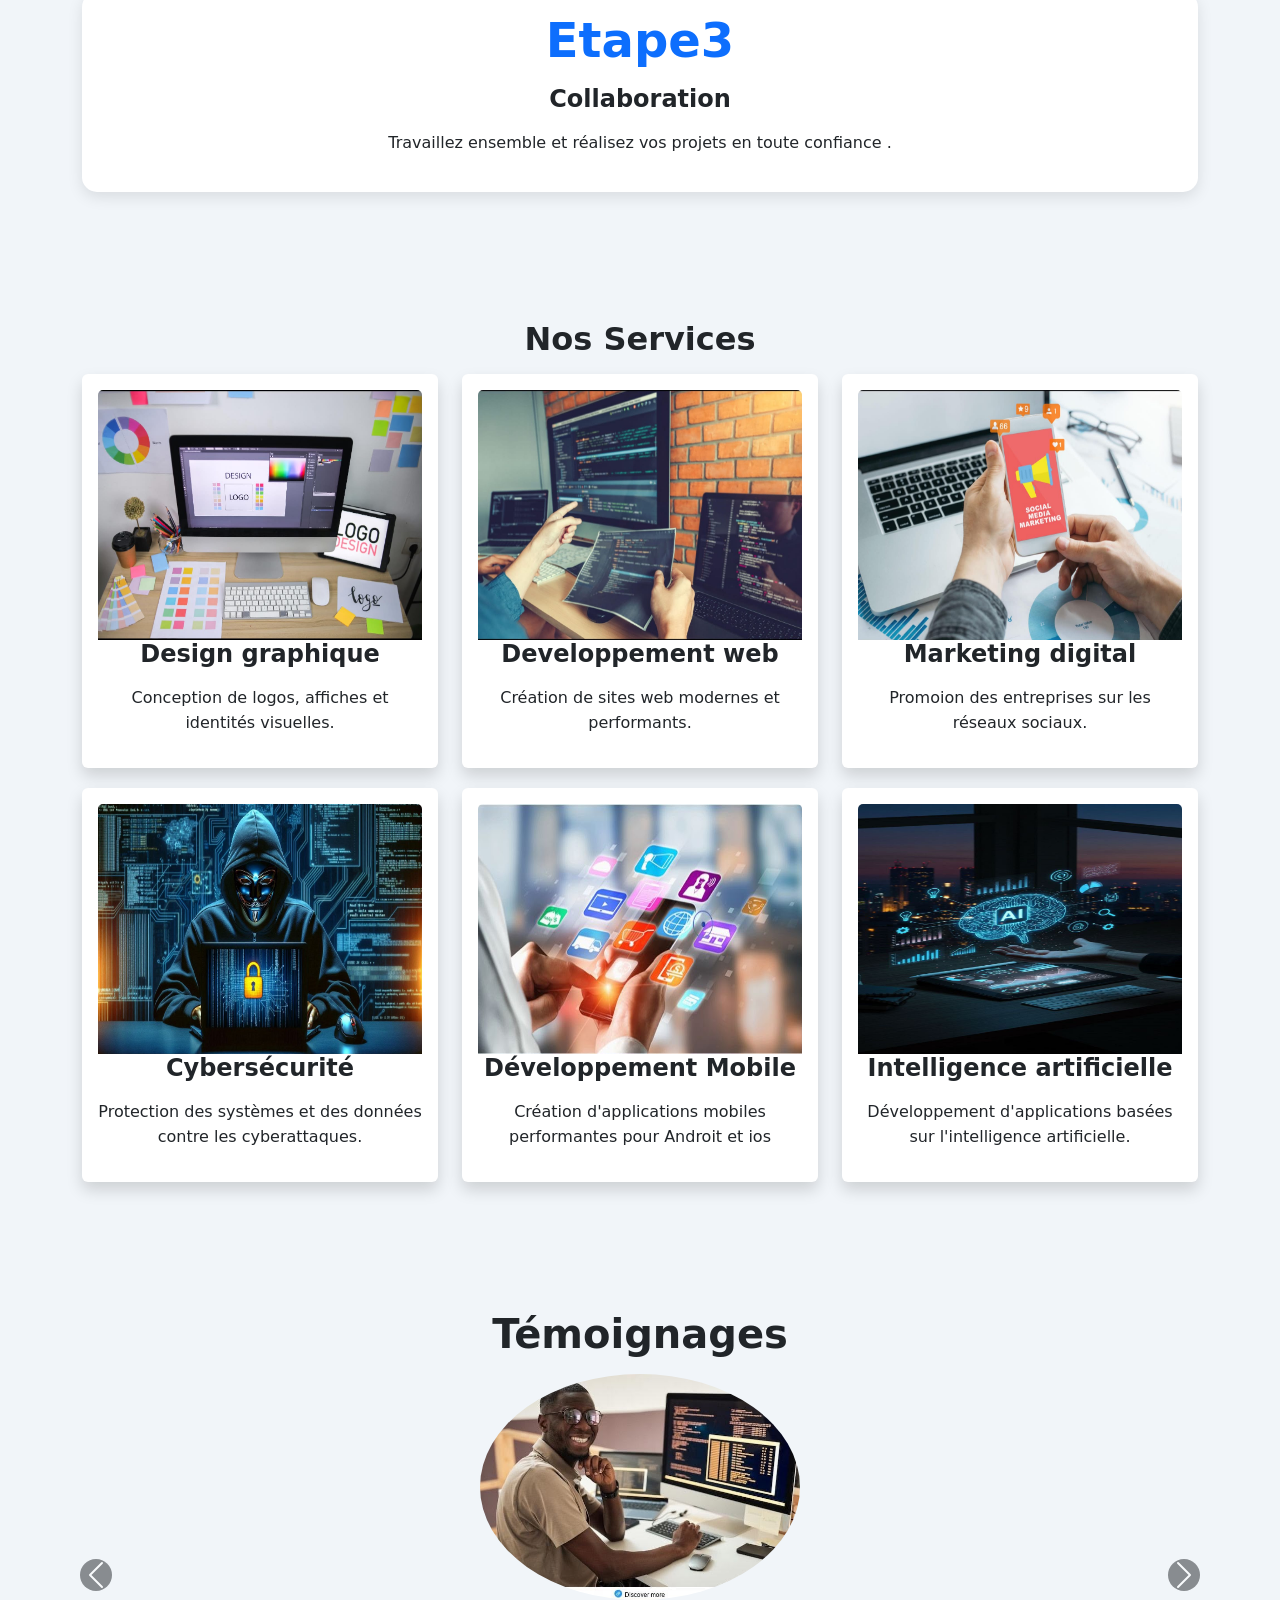
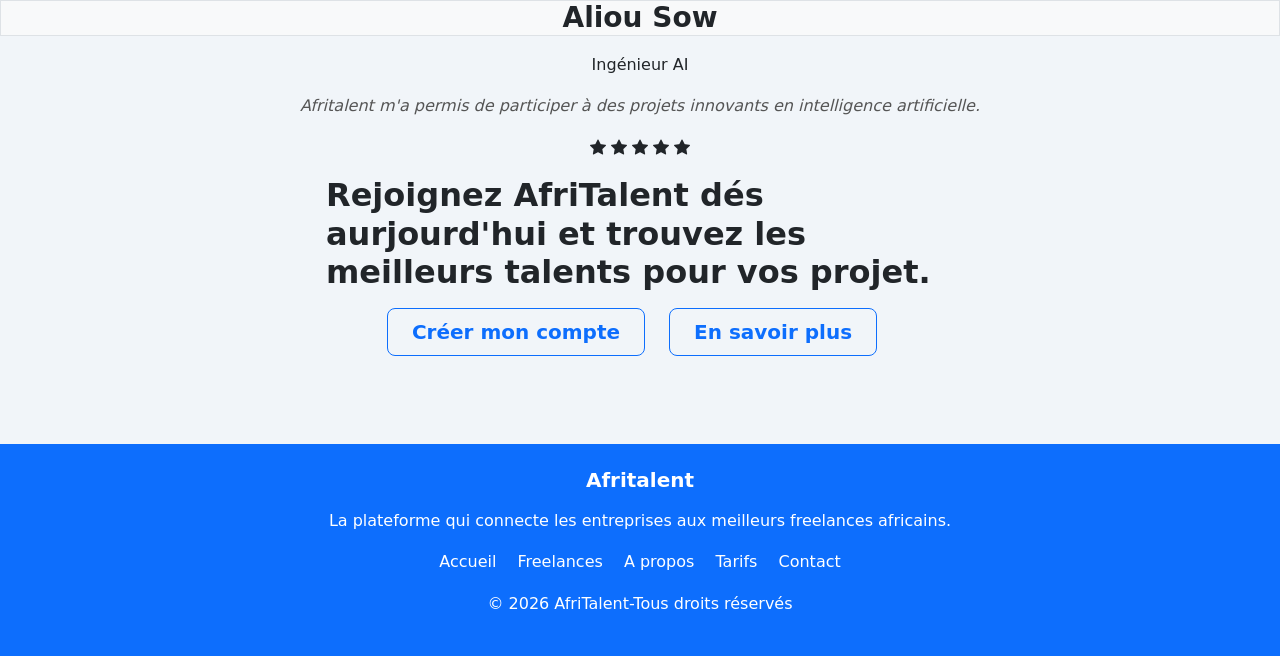
==== commit 0d3ec7ce: "JS : dark mode avec localStorage, navbar dynamique au scroll, bouton retour en haut" ====
--- a/Dia-Samba-Afritalent/index.html
+++ b/Dia-Samba-Afritalent/index.html
@@ -32,6 +32,7 @@
                         <li  class="nav-item"><a class="nav-link " href="freelances.html">Freelances</a></li>
                         <li  class="nav-item"><a class="nav-link " href="tarifs.html">Tarifs</a></li>
                         <li  class="nav-item"><a class="nav-link " href="contact.html">Contact</a></li>
+                        <Li><button id="themeToggle" class="btn btn-light ms-2"> 🌙</button></Li>
                         <li class="nav-item ms-lg-3">
                             <a class="btn btn-white bg-white text-dark"href="contact.html">Rejoindre maintenant</a>
                         </li>
@@ -41,7 +42,7 @@
         </nav>
     </header>
     <main>
-        <section class= "hero-section-fade-section container py-5">
+        <section class= "hero-section-fade-section container py-5 ">
             <div class="row align-items-center">
                 <div class="col-lg-6">
                     <h1>
@@ -88,25 +89,26 @@
             <h2 class="text-center mb-4">Comment ça marche ?</h2>
             <div  class="bento-grid">
                 <div class="bento-item text-center">
-                    <h1 class="text-primary">Etape 1</h1>
+                    <h1>Etape1</h1>
                     <h4>Inscription</h4>
                     <p>Créez votre compte gratuitement votre 
                         compte et complétez votre profil.</p>
                 </div>
                 <div class="bento-item text-center">
-                    <h1 class="text-primary">Etape 2</h1>
+                    <h1>Etape2</h1>
                     <h4>Recherche</h4>
                     <p>Trouvez le freelance ideal 
                         ou le projet qui vous correspond.</p>
                 </div>
                 <div class="bento-item text-center">
-                    <h1 class="text-primary">Etape 3</h1>
+                    <h1 >Etape3</h1>
                     <h4>Collaboration</h4>
                     <p>Travaillez ensemble et réalisez vos projets
                         en toute confiance .</p>
                 </div>
             </div>
         </section>
+        
         <section class="container text-center my-5">
             <h2>Nos Services</h2>
             <div class="row">
@@ -117,35 +119,35 @@
                             <p>Conception de logos, affiches et identités visuelles.</p>
                     </div>
                 </div>
-                <div class="col-md-4" >
+                <div class="col-12 col-md-6 col-lg-4" >
                     <div class="card service-card shadow p-3">
                         <img src="images/dev web.jpeg" width="250" height="250" class="card-img-top" alt="Developpement web">
                         <h4>Developpement web</h4>
                         <p>Création de sites web modernes et performants.</p>
                     </div>
                 </div>
-                <div class="col-md-4">
+                <div class="col-12 col-md-6 col-lg-4">
                     <div class="card service-card shadow p-3">
                         <img src="images/digital.jpeg" width="250" height="250" class="card-img-top" alt="Marketing digital">
                         <h4>Marketing digital</h4>
                         <p>Promoion des entreprises sur les réseaux sociaux.</p>
                     </div>
                 </div>
-                <div class="col-md-4">
+                <div class="col-12 col-md-6 col-lg-4">
                     <div class="card service-card shadow p-3">
                         <img src="images/cybersecu.jpeg" width="250" height="250" class="card-img-top" alt="Cybersécurité">
                         <h4>Cybersécurité</h4>
                         <p>Protection des systèmes et des données contre les cyberattaques.</p>
                     </div>
                 </div>
-                <div class="col-md-4">
+                <div class="col-12 col-md-6 col-lg-4">
                     <div class="card service-card shadow p-3">
                         <img src="images/dev mobile.jpeg" width="250" height="250" class="card-img-top" alt="Developpement Mobile">
                         <h4>Développement Mobile</h4>
                         <p>Création d'applications mobiles performantes pour Androit et ios</p>
                     </div>
                 </div>
-                <div class="col-md-4">
+                <div class="col-12 col-md-6 col-lg-4">
                     <div class="card service-card shadow p-3">
                         <img src="images/ai.jpeg" width="250" height="250" class="card-img-top" alt="">
                         <h4>Intelligence artificielle</h4>
@@ -180,7 +182,7 @@
                         <p>Experte en Marketing Digital</p>
                         <blockquote>
                             Grace à AfriTalent, j'ai pu travailler avec plusieur entreprises
-                        </blockquote>.
+                        </blockquote>
                         <p>
                             <i class="bi bi-star-fill"></i>
                             <i class="bi bi-star-fill"></i>
@@ -191,7 +193,7 @@
                     </div>
                     <div class="carousel-item text-center">
                         <img src="images/Fatoucoly.jpeg" class="w-25 rounded-circle"  alt="">
-                        <h3 class="mb-3 border bg-light">Fatou Coly</h3>
+                        <h3 class="mb-3 border bg-light ">Fatou Coly</h3>
                         <p>Developpeuse mobile</p>
                         <blockquote>
                             Le plateforme est simple à utiliser et m'aide à entrer en contact avec de nouveaux client.
@@ -240,6 +242,9 @@
             <p>© 2026 AfriTalent-Tous droits réservés</p>
         </div>
     </footer>
+     <button id="backToTop" class="btn btn-primary">
+          ↑
+    </button>
     <!-- Bootstrap 5 via CDN : script JavaScript -->
     <script
     src="https://cdn.jsdelivr.net/npm/bootstrap@5.3.0/dist/js/bootstrap.bundle.min.js"
--- a/Dia-Samba-Afritalent/css/style.css
+++ b/Dia-Samba-Afritalent/css/style.css
@@ -95,26 +95,16 @@
 footer a:hover{
     color: var(secondary-color);
 }
-@media(max-width:768px) {
-    h1{
-        font-size: 2rem;
-    }
-    h2{
-        font-size: 1.5rem;
-    }
-    .navbar-nav{
-        text-align: center;
-    }
-}
+
 .bento-grid{
     display: grid;
     grid-template-columns: repeat(auto-fit,mimax(250px,1fr));
     gap: 20px;
 }
 .bento-item{
-    background: #fff;
-    padding: 30px;
-    border-radius: 20px;
+    background: white;
+    padding: 20px;
+    border-radius: 15px;
     box-shadow: 0 5px 15px rgba(0, 0, 0, 0.1);
     transition: 0.3s;
 }
@@ -124,4 +114,76 @@
 .bento-item h1{
     font-size: 3rem;
     font-weight: bold;
+    color: #0d6efd;
+}
+@media(max-width:768px) {
+    .hero-section-fade-section{
+        text-align: center;
+    }
+    .hero-section-fade-section img{
+        margin: 20px;
+    }
+    .bento-grid{
+        grid-template-columns: 1fr;
+    }
+    .navbar-nav{
+        text-align: center;
+    }
+}
+@media(max-width:576px){
+    h1{
+        font-size: 2rem;
+    }
+    h2{
+        font-size: 1.5rem;
+    }
+    .btn{
+        width: 100%;
+        margin-bottom: 10px;
+    }
+    .carousel-item img{
+        width: 50% !important;
+    }
+}
+
+.dark-mode{
+    background-color: #121212 ;
+    color: white;
+}
+.dark-mode .card{
+    background-color: #1e1e1e;
+    color: white;
+}
+/* .dark-mode.card, */
+.dark-mode .bento-item h1{
+    color: white;
+}
+.dark-mode .bento-item{
+    background-color: #1e1e1e;
+}
+.dark-mode .navbar{
+    background-color: #000 !important
+}
+.dark-mode footer{
+    background-color: #000 !important;
+    color: white;
+}
+.dark-mode footer a{
+    color: white !important;
+}
+.navbar-scroll{
+    background-color:#0d6efd ;
+    box-shadow: 0 4px 10px rgba(0, 0, 0, 0.3);
+    padding-top: 5px;
+    padding-bottom:5px ;
+    transition: all 0.3s ease;
+}
+
+#backToTop{
+    position: fixed;
+    bottom: 20px;
+    right: 20px;
+    display: none;
+    z-index: 1000;
+    border-radius: 50%;
 }
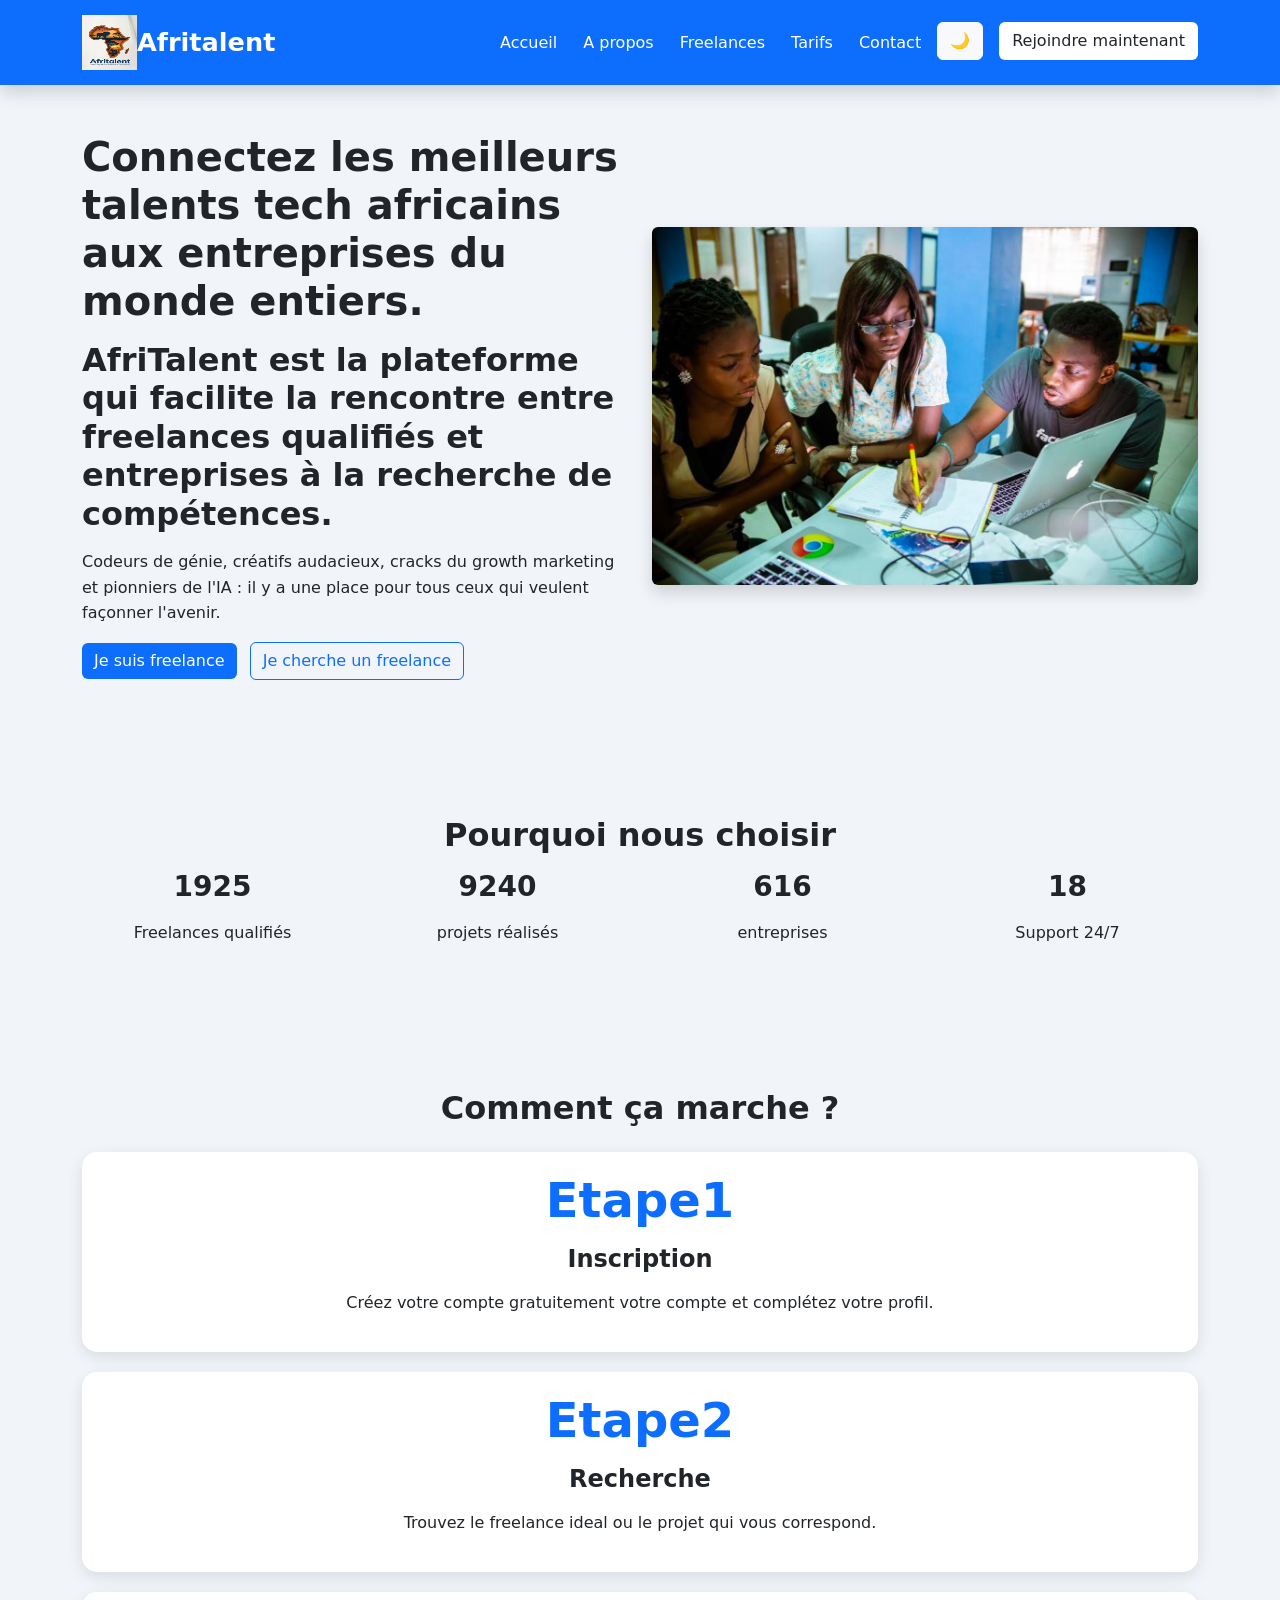
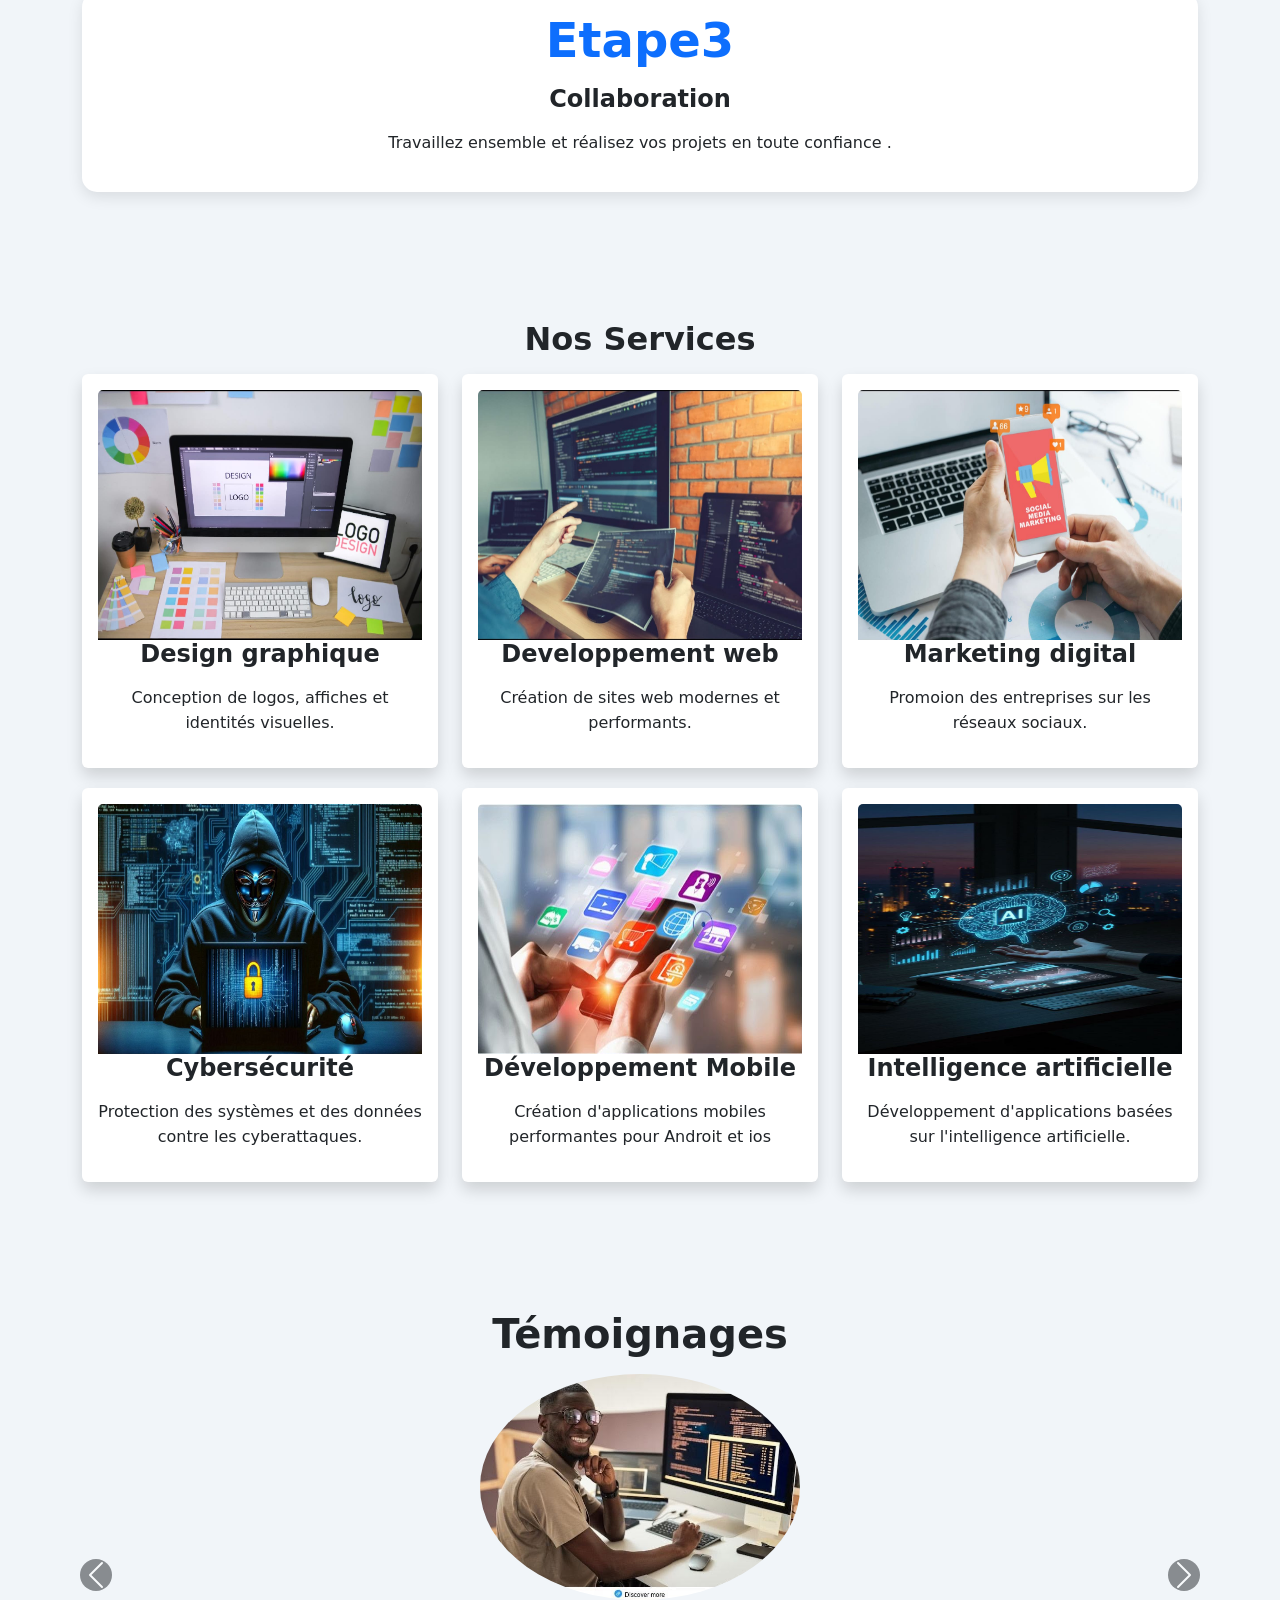
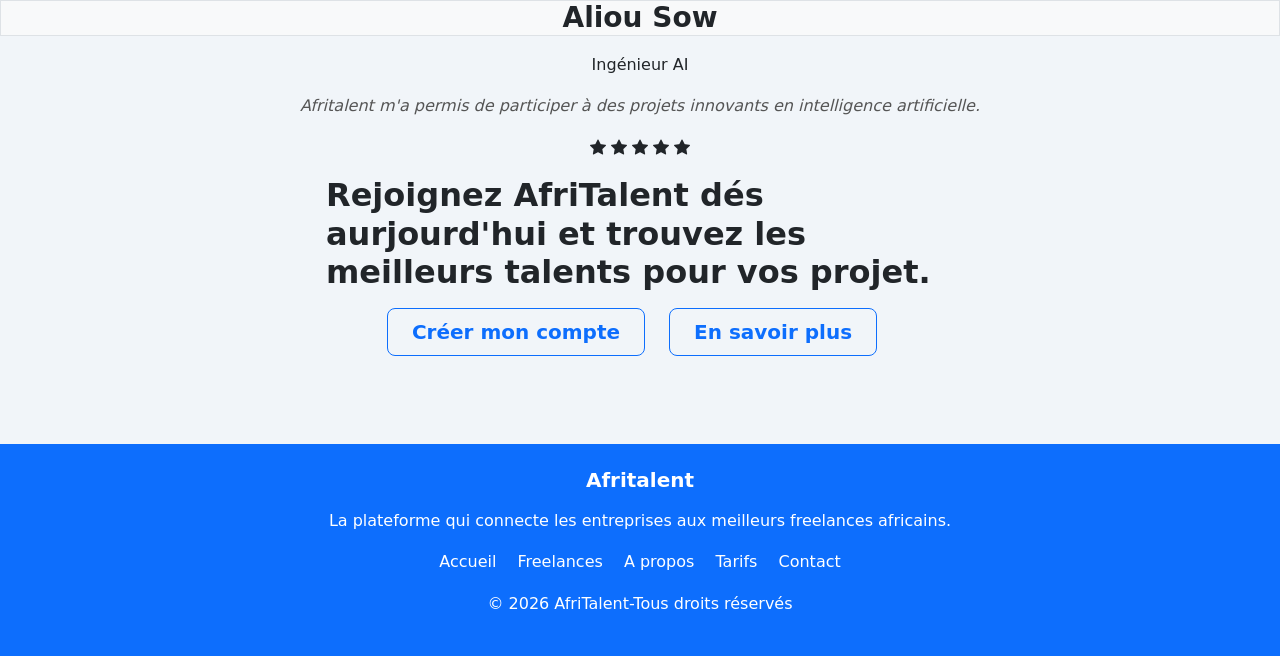
==== commit a0ad66d7: "JS : compteurs animés au scroll et animations fade-in des sections" ====
--- a/Dia-Samba-Afritalent/index.html
+++ b/Dia-Samba-Afritalent/index.html
@@ -42,7 +42,7 @@
         </nav>
     </header>
     <main>
-        <section class= "hero-section-fade-section container py-5 ">
+        <section class= "hero-section container py-5 fade-section ">
             <div class="row align-items-center">
                 <div class="col-lg-6">
                     <h1>
@@ -64,28 +64,28 @@
                 </div>
             </div>
         </section>
-        <section class="container text-center my-5">
+        <section class="container text-center my-5 fade-section">
             <h2>Pourquoi nous choisir</h2>
             <div  class="row text-center">
                 <div class="col-md-3">
-                    <h3>+2500</h3>
+                    <h3 class="counter" data-target="2500">0</h3>
                     <p>Freelances qualifiés</p>
                 </div>
                 <div class="col-md-3">
-                    <h3>+12000</h3>
+                    <h3 class="counter" data-target="12000">0</h3>
                     <p>projets réalisés</p>
                 </div>
                 <div class="col-md-3">
-                    <h3>24/7</h3>
-                    <p>Support client</p>
-                </div>
-                <div class="col-md-3">
-                    <h3>95%</h3>
-                    <p>clients satisfaits</p>
-                </div>
-            </div>
-        </section>
-        <section class="container my-5">
+                    <h3 class="counter" data-target="800">0</h3>
+                    <p>entreprises</p>
+                </div>
+                <div class="col-md-3">
+                    <h3 class="counter" data-target="24">0</h3>
+                    <p>Support 24/7</p>
+                </div>
+            </div>
+        </section>
+        <section class="container my-5 fade-section">
             <h2 class="text-center mb-4">Comment ça marche ?</h2>
             <div  class="bento-grid">
                 <div class="bento-item text-center">
@@ -109,7 +109,7 @@
             </div>
         </section>
         
-        <section class="container text-center my-5">
+        <section class="container text-center my-5 fade-section">
             <h2>Nos Services</h2>
             <div class="row">
                 <div class="col-md-4">
--- a/Dia-Samba-Afritalent/css/style.css
+++ b/Dia-Samba-Afritalent/css/style.css
@@ -164,6 +164,10 @@
 .dark-mode .navbar{
     background-color: #000 !important
 }
+.dark-mode .icon-shape{
+    background-color: #1e1e1e;
+    color: white;
+}
 .dark-mode footer{
     background-color: #000 !important;
     color: white;
@@ -186,4 +190,14 @@
     display: none;
     z-index: 1000;
     border-radius: 50%;
+}
+
+.fade-section{
+    opacity: 0;
+    transform: translateY(30px);
+    transition: all 0.8s ease;
+}
+.fade-section.show{
+    opacity: 1;
+    transform: translateY(0);
 }
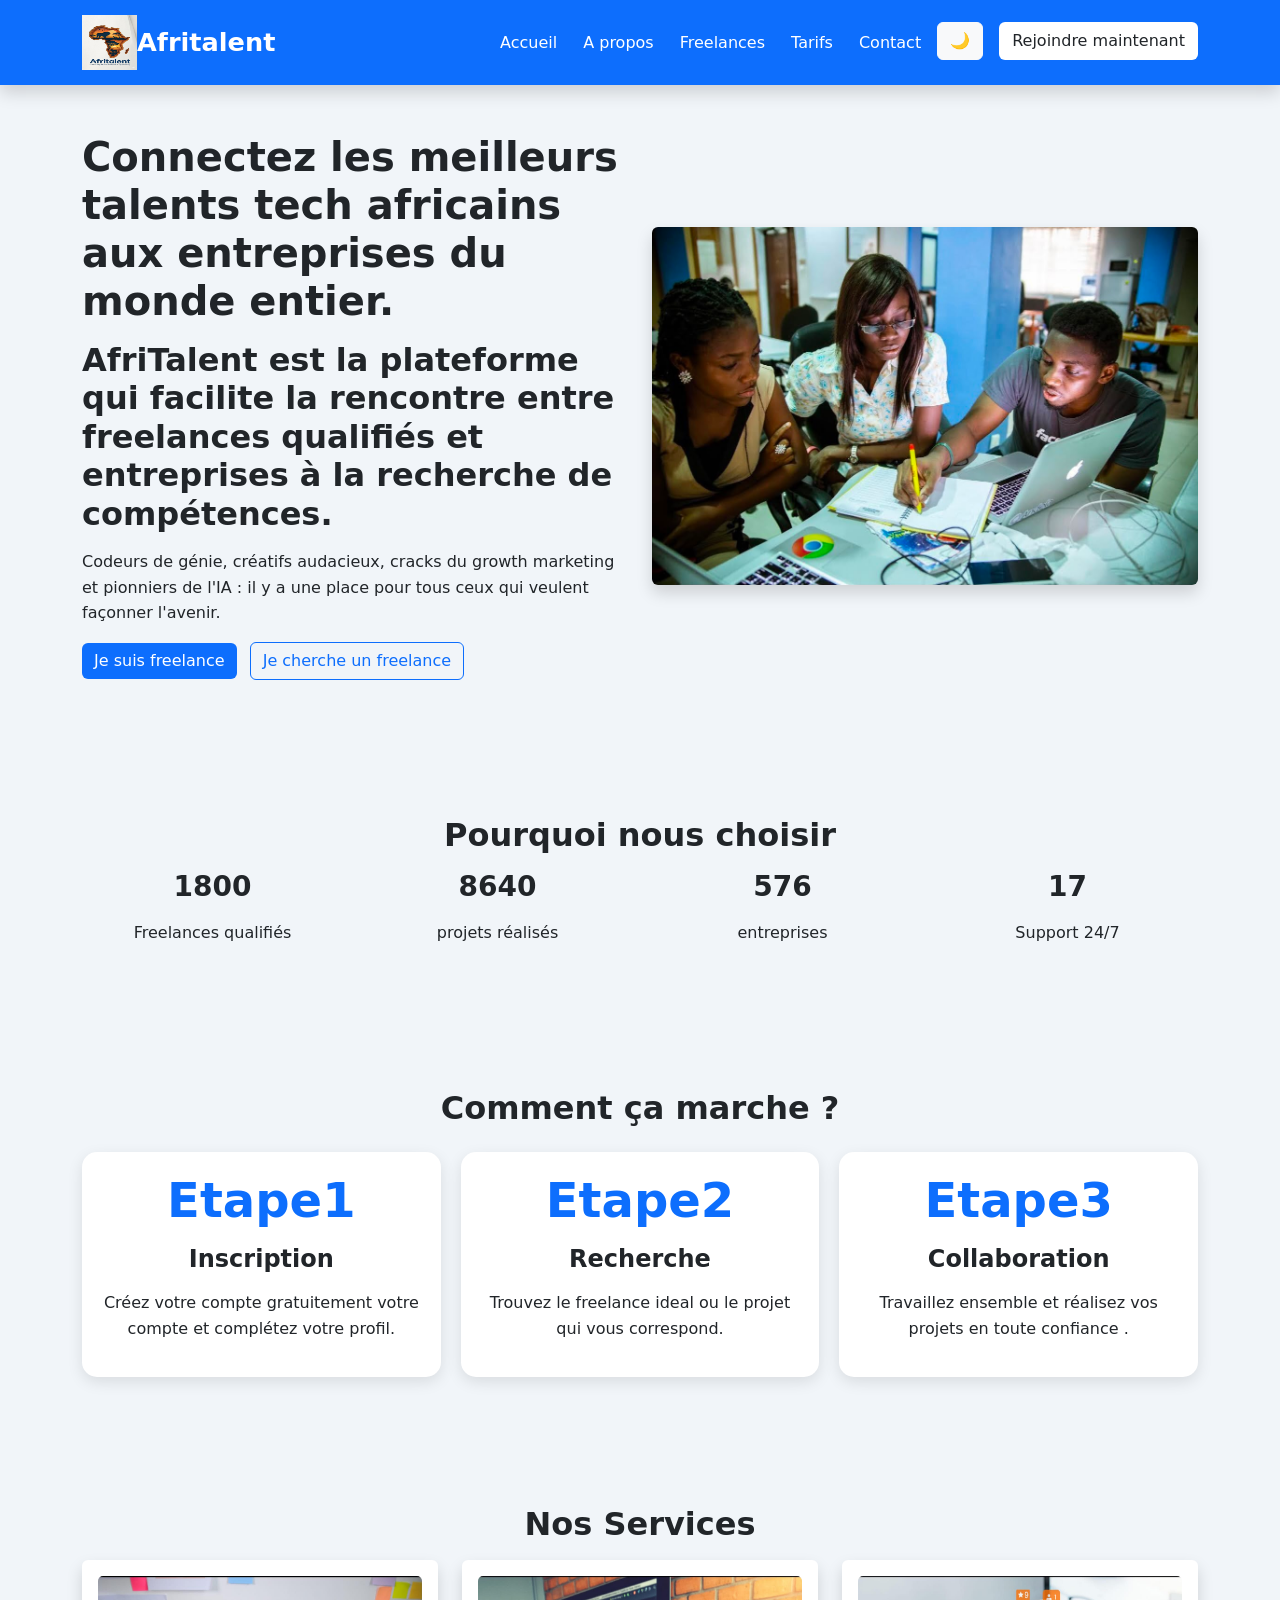
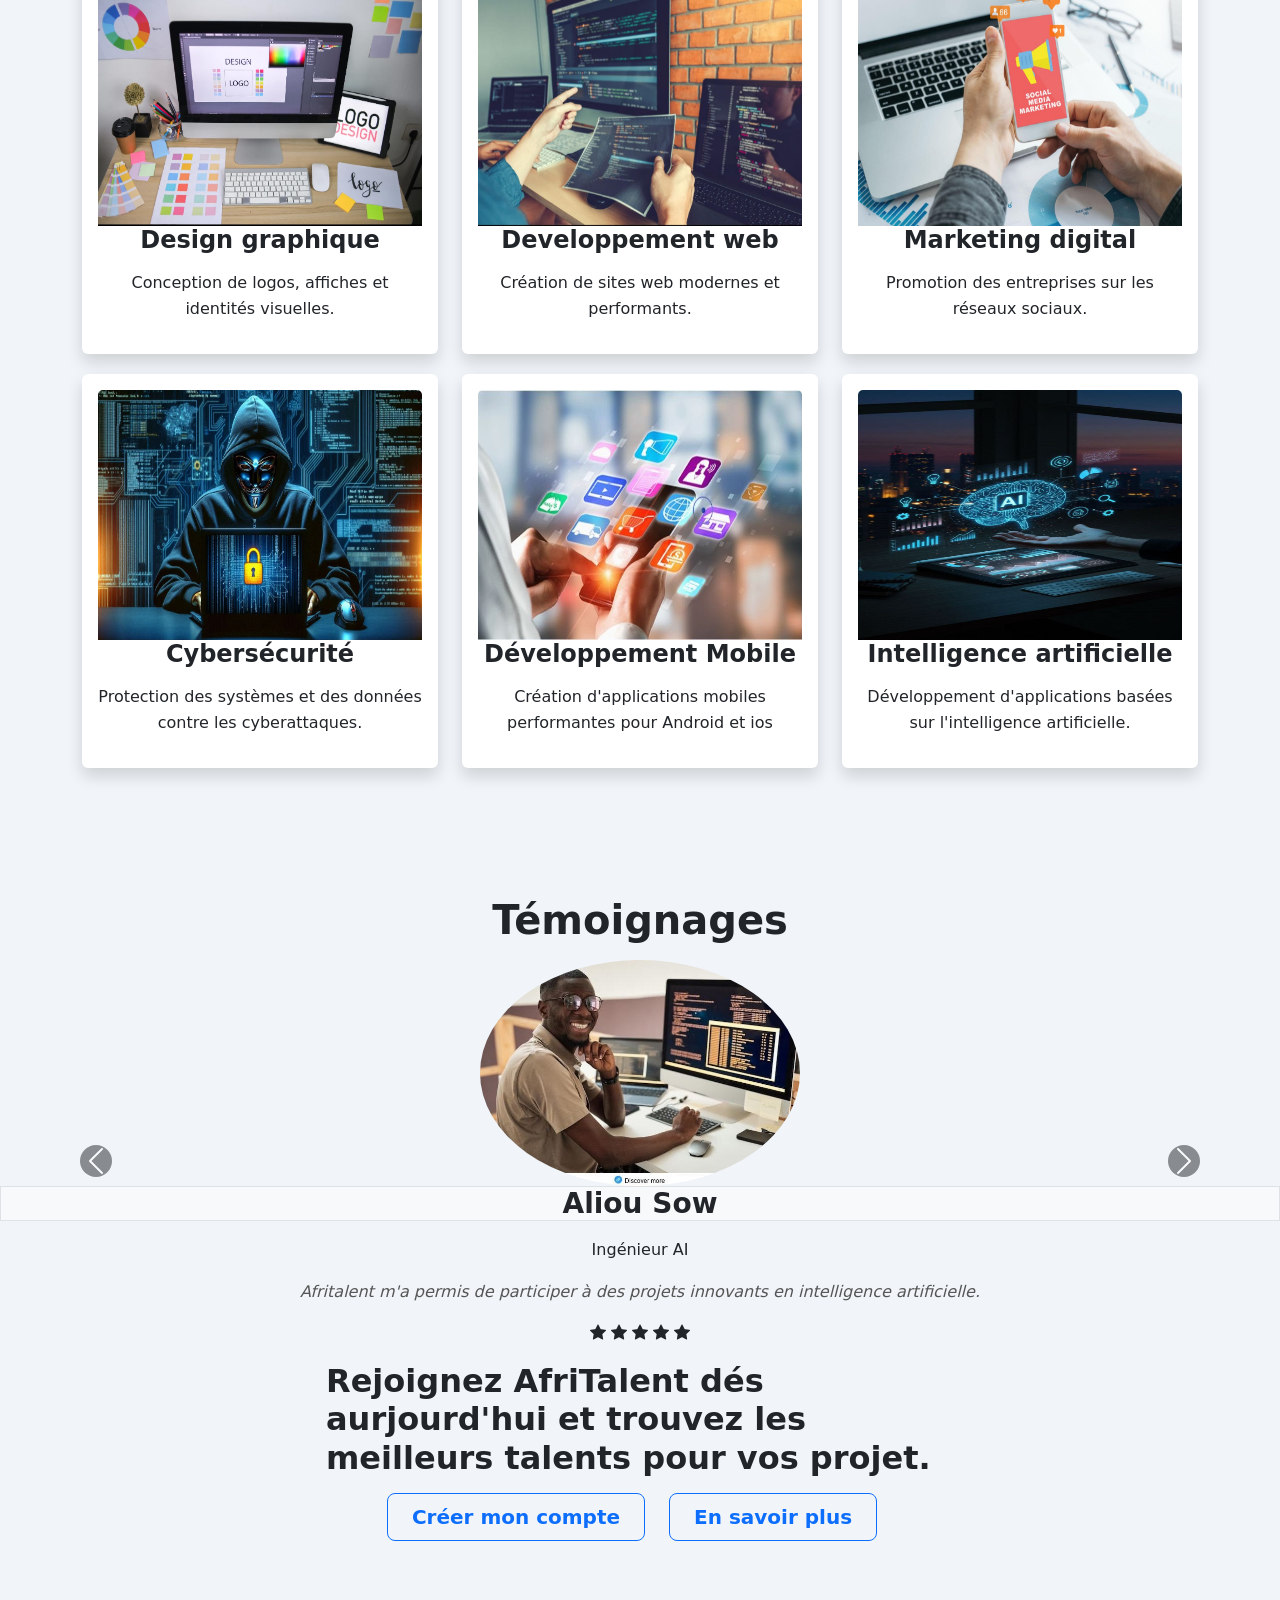
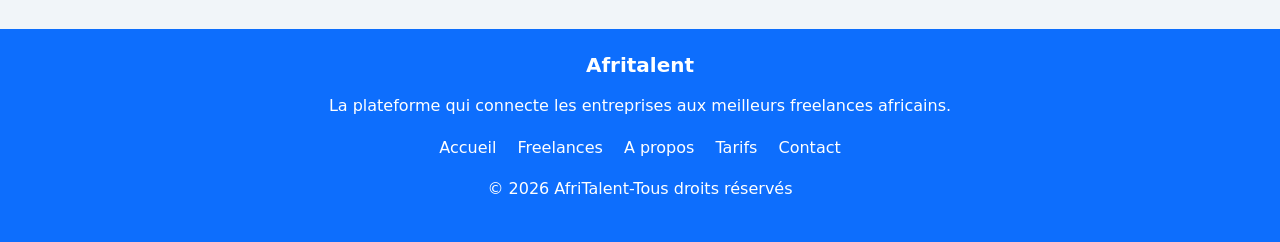
==== commit 34ddae23: "Finalisation : corrections responsive, optimisation du code et commentaires" ====
--- a/Dia-Samba-Afritalent/index.html
+++ b/Dia-Samba-Afritalent/index.html
@@ -14,6 +14,9 @@
     <link rel="stylesheet" href="css/style.css">
 </head>
 <body>
+
+    <!-- Header -->
+     
     <header>
         <nav class="navbar navbar-expand-lg navbar-dark bg-primary shadow">
             <div class="container">
@@ -42,11 +45,12 @@
         </nav>
     </header>
     <main>
+        <!-- section Hero -->
         <section class= "hero-section container py-5 fade-section ">
             <div class="row align-items-center">
                 <div class="col-lg-6">
                     <h1>
-                        Connectez les meilleurs talents tech africains aux entreprises du monde entiers.
+                        Connectez les meilleurs talents tech africains aux entreprises du monde entier.
                     </h1>
                     <h2>
                         AfriTalent est la plateforme qui facilite la rencontre entre freelances qualifiés
@@ -60,10 +64,13 @@
                     <a href="freelances.html" class="btn btn-outline-primary"> Je cherche un freelance</a>
                 </div>
                 <div  class="col-lg-6 text-center">
-                    <img src="images/afritalent.jpeg" class="img-fluid rounded shadow" alt="">
-                </div>
-            </div>
-        </section>
+                    <img src="images/afritalent.jpeg" class="img-fluid rounded shadow" alt="Afritalent">
+                </div>
+            </div>
+        </section>
+
+        <!-- section poourquoi nous choisir -->
+
         <section class="container text-center my-5 fade-section">
             <h2>Pourquoi nous choisir</h2>
             <div  class="row text-center">
@@ -85,6 +92,9 @@
                 </div>
             </div>
         </section>
+
+        <!-- section comment ça marche -->
+
         <section class="container my-5 fade-section">
             <h2 class="text-center mb-4">Comment ça marche ?</h2>
             <div  class="bento-grid">
@@ -108,7 +118,9 @@
                 </div>
             </div>
         </section>
-        
+
+        <!-- section nos services -->
+
         <section class="container text-center my-5 fade-section">
             <h2>Nos Services</h2>
             <div class="row">
@@ -130,7 +142,7 @@
                     <div class="card service-card shadow p-3">
                         <img src="images/digital.jpeg" width="250" height="250" class="card-img-top" alt="Marketing digital">
                         <h4>Marketing digital</h4>
-                        <p>Promoion des entreprises sur les réseaux sociaux.</p>
+                        <p>Promotion des entreprises sur les réseaux sociaux.</p>
                     </div>
                 </div>
                 <div class="col-12 col-md-6 col-lg-4">
@@ -144,25 +156,27 @@
                     <div class="card service-card shadow p-3">
                         <img src="images/dev mobile.jpeg" width="250" height="250" class="card-img-top" alt="Developpement Mobile">
                         <h4>Développement Mobile</h4>
-                        <p>Création d'applications mobiles performantes pour Androit et ios</p>
-                    </div>
-                </div>
-                <div class="col-12 col-md-6 col-lg-4">
-                    <div class="card service-card shadow p-3">
-                        <img src="images/ai.jpeg" width="250" height="250" class="card-img-top" alt="">
+                        <p>Création d'applications mobiles performantes pour Android et ios</p>
+                    </div>
+                </div>
+                <div class="col-12 col-md-6 col-lg-4">
+                    <div class="card service-card shadow p-3">
+                        <img src="images/ai.jpeg" width="250" height="250" class="card-img-top" alt="Intelligence artificielle">
                         <h4>Intelligence artificielle</h4>
                         <p>Développement d'applications basées sur l'intelligence artificielle.</p>
                     </div>
                 </div>
             </div>
         </section>
-       
-        <section>
+
+       <!-- section Témoignages -->
+
+        <section class="fade-section">
             <h1 class="text-center"> Témoignages</h1>
             <div  id="testimonialCarousel" class="carousel slide" data-bs-ride="carousel">
                 <div class="carousel-inner">
                     <div class="carousel-item active text-center">
-                        <img src="images/Aliousow.jpeg" class="w-25 rounded-circle"  alt="">
+                        <img src="images/Aliousow.jpeg" class="w-25 rounded-circle"  alt="Aliou Sow">
                         <h3 class="mb-3 border bg-light">Aliou Sow</h3>
                         <p>Ingénieur AI</p>
                         <blockquote>
@@ -177,7 +191,7 @@
                         </p>
                     </div>
                     <div class="carousel-item  text-center">
-                        <img src="images/ramafaye.jpeg" class="w-25 rounded-circle"  alt="">
+                        <img src="images/ramafaye.jpeg" class="w-25 rounded-circle"  alt="Rama Faye">
                         <h3 class="mb-3 border bg-light">Rama Faye</h3>
                         <p>Experte en Marketing Digital</p>
                         <blockquote>
@@ -192,7 +206,7 @@
                         </p>
                     </div>
                     <div class="carousel-item text-center">
-                        <img src="images/Fatoucoly.jpeg" class="w-25 rounded-circle"  alt="">
+                        <img src="images/Fatoucoly.jpeg" class="w-25 rounded-circle"  alt=">Fatou Coly">
                         <h3 class="mb-3 border bg-light ">Fatou Coly</h3>
                         <p>Developpeuse mobile</p>
                         <blockquote>
@@ -228,6 +242,9 @@
             </div>
         </section>
     </main>
+
+    <!-- footer -->
+
     <footer  class="bg-primary text-white mt-5 py-4">
         <div class="container text-center">
             <h5>Afritalent</h5>
--- a/Dia-Samba-Afritalent/css/style.css
+++ b/Dia-Samba-Afritalent/css/style.css
@@ -1,15 +1,16 @@
+/* variable css */
 :root {
-    primary-color: #1e3a8a;
-    secondary-color: #14b8a6;
-    dark-color: #0f172a;
-    light-color: #f8fafc;
-    text-color: #334155;
-    border-radius: 10px;
-    spacing: 1rem;
-    title-font: 'Poppins', sans-serif;
-    body-font:'Roboto', sans serif;
-}
-
+    --primary-color: #1e3a8a;
+    --secondary-color: #14b8a6;
+    --dark-color: #0f172a;
+    --light-color: #f8fafc;
+    --text-color: #334155;
+    --border-radius: 10px;
+    --spacing: 1rem;
+    --title-font: 'Poppins', sans-serif;
+    --body-font:'Roboto', sans serif;
+}
+/* reset */
 *{
     margin: 0;
     padding: 0;
@@ -22,7 +23,7 @@
     background-color: #f1f5f9;
     line-height: 1.6;
 }
-
+/* typographie */
 h1,h2,h3,h4,h5,h6{
     font-family: var(title-font);
     font-weight: 600;
@@ -31,7 +32,11 @@
 p{
     margin-bottom: 1rem;
 }
-
+blockquote{
+    font-style: italic;
+    color: #555;
+}
+/* navbar */
 .navbar{
     background-color: var(primary-color)!important;
     padding: 15px 0;
@@ -51,7 +56,7 @@
 .nav-link:hover{
     color: #14b8a6 !important;
 }
-
+/* interfaces et cartes */
 section{
     padding: 40px 0;
 }
@@ -60,12 +65,12 @@
 }
 .service-card:hover{
     transform: translateY(8px);
-    box-shadow: 0 10px 20px rgba(0, 0, 0, 0.15g);
+    box-shadow: 0 10px 20px rgba(0, 0, 0, 0.15);
 }
 .card{
     border: none;
     border-radius: var(border-radius);
-    transition: 0,3s;
+    transition: 0.3s;
 }
 .card:hover{
     transform:translateY(5px);
@@ -80,11 +85,7 @@
 .btn-primary:hover{
     background-color: #0f766e;
 }
-
-blockquote{
-    font-style: italic;
-    color: #555;
-}
+/* footer */
 footer{
     background-color: var(dark-color);
     color: white;
@@ -95,10 +96,10 @@
 footer a:hover{
     color: var(secondary-color);
 }
-
+/* bento grid */
 .bento-grid{
     display: grid;
-    grid-template-columns: repeat(auto-fit,mimax(250px,1fr));
+    grid-template-columns: repeat(auto-fit,minmax(250px,1fr));
     gap: 20px;
 }
 .bento-item{
@@ -116,6 +117,7 @@
     font-weight: bold;
     color: #0d6efd;
 }
+/* responsives (media queries) */
 @media(max-width:768px) {
     .hero-section-fade-section{
         text-align: center;
@@ -145,7 +147,7 @@
         width: 50% !important;
     }
 }
-
+/* mode sombre */
 .dark-mode{
     background-color: #121212 ;
     color: white;
